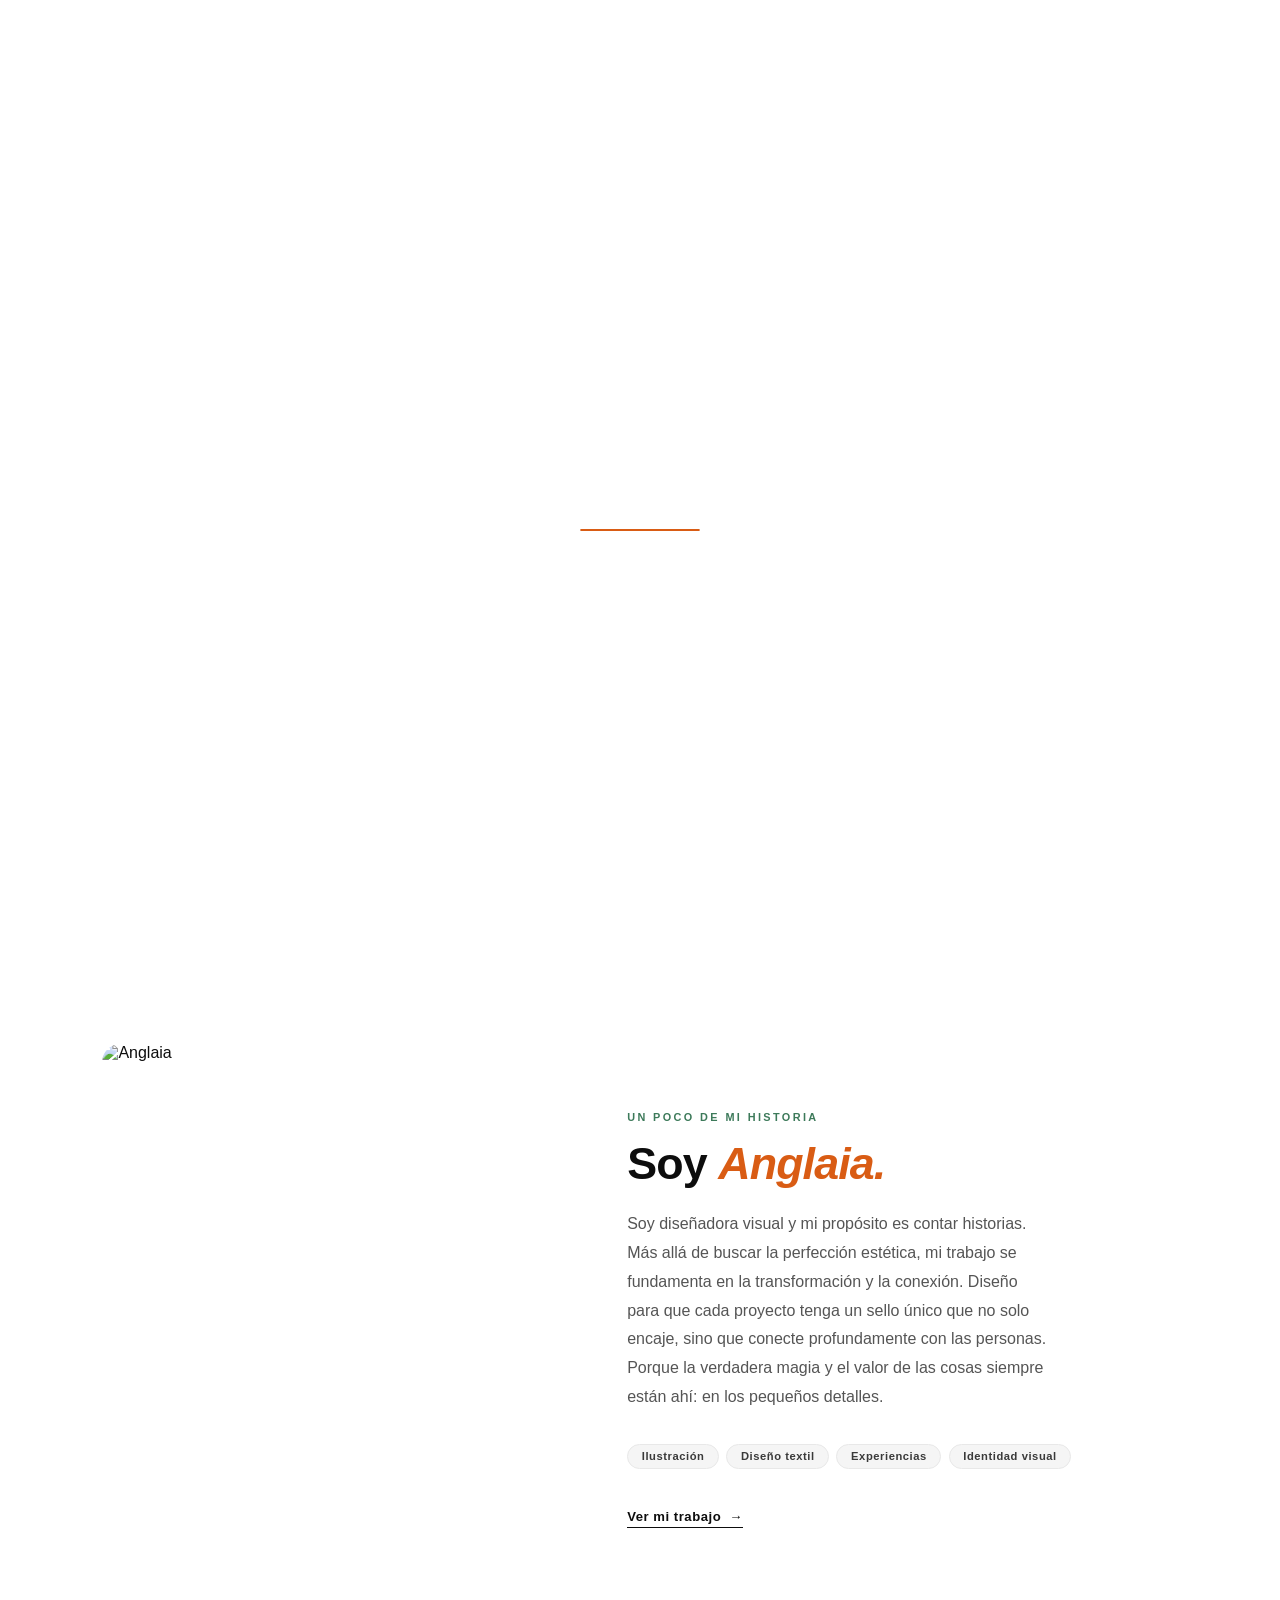
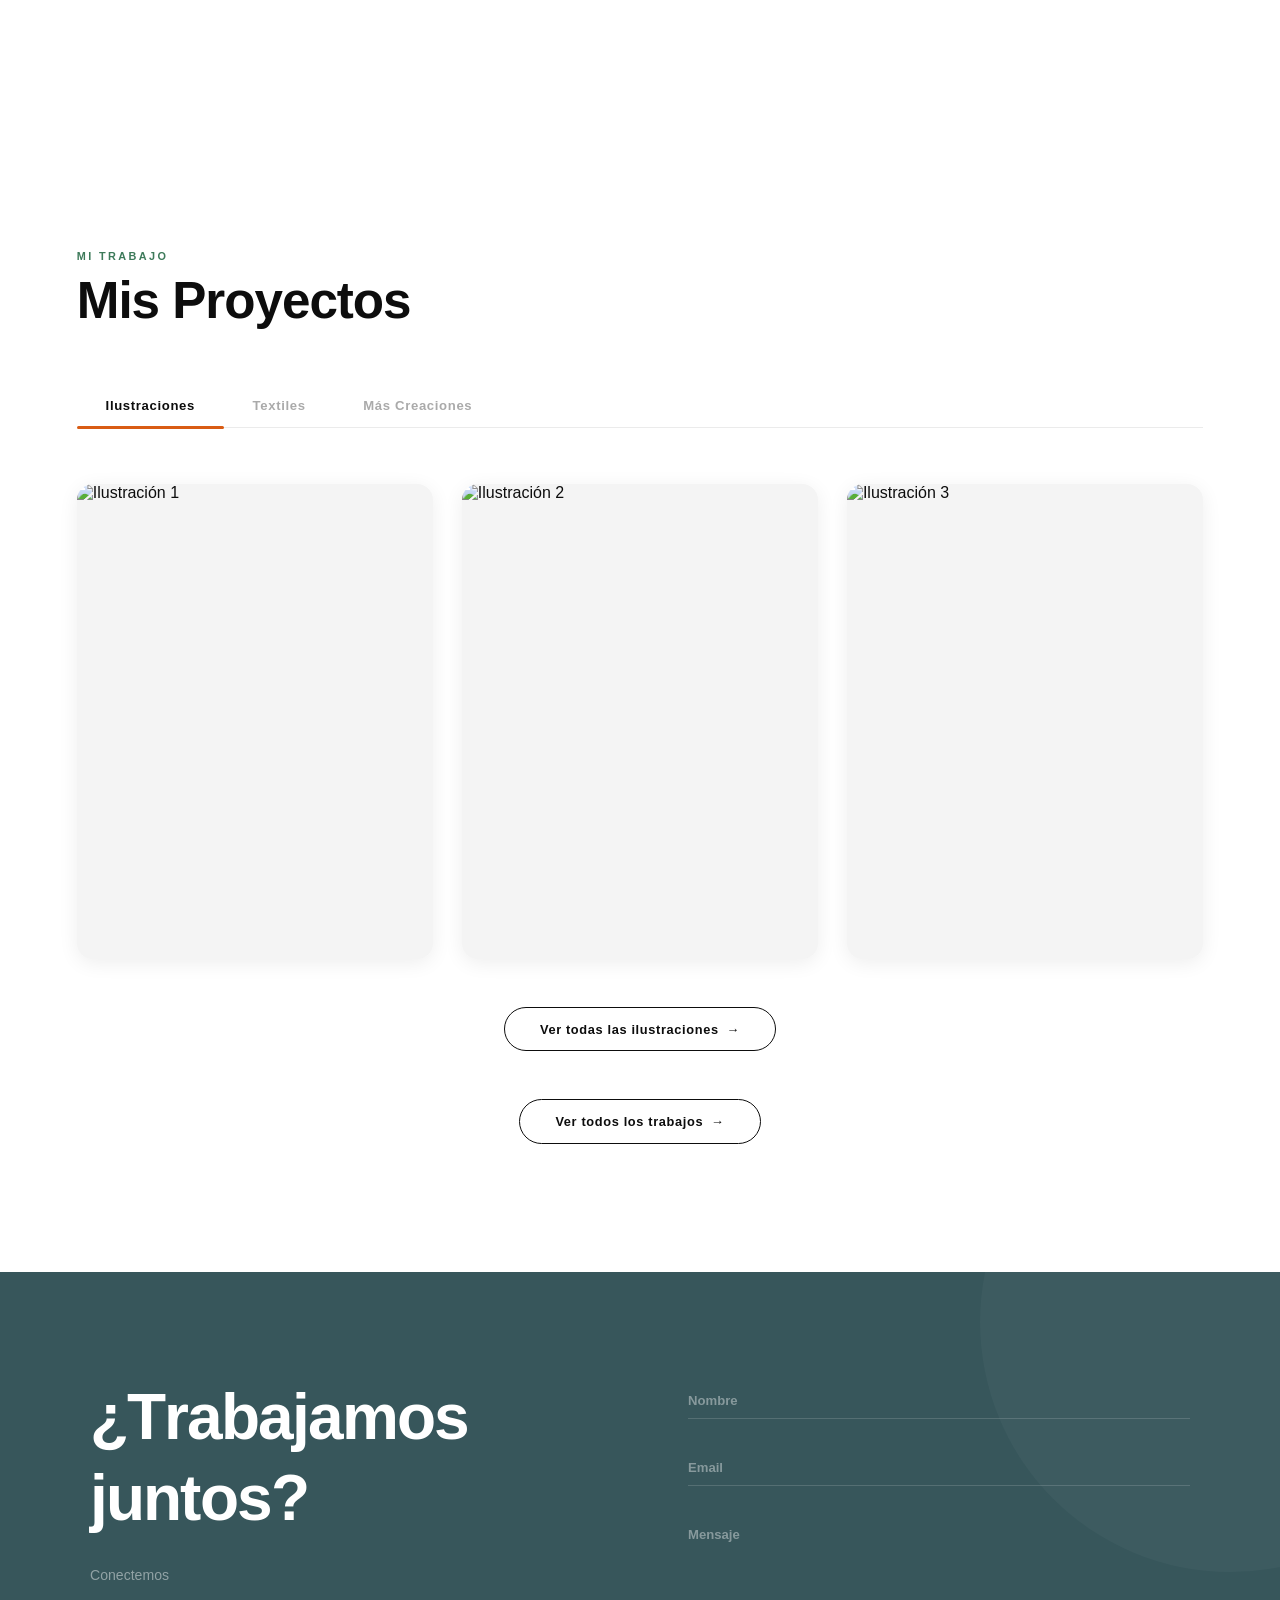
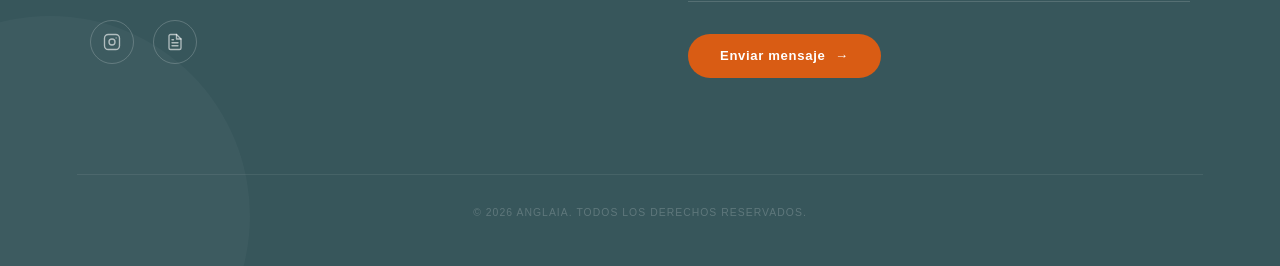
==== index.html @ 4fa2c6c3 "Add files via upload Solo archivos" ====
<!DOCTYPE html>
<html lang="es">
<head>
    <meta charset="UTF-8">
    <meta name="viewport" content="width=device-width, initial-scale=1.0">
    <link rel="stylesheet" href="styles.css">
    <title>Anglaia</title>
    <link rel="icon" type="image/png" href="LOGO_ANGLAIA.png">
</head>
<body>
<!-- LOADER -->
<div class="loader" id="loader">
  <div class="loader-spirit">
   <video class="loader-spirit-vid" autoplay loop muted playsinline>
  <source src="criatura_transparent.webm" type="video/webm">
  <source src="videos/criatura_transparent.webm" type="video/mp4"> <!-- fallback por si acaso -->
</video>
  </div>

  <!-- Barra de carga -->
  <div class="loader-bar-wrap">
    <div class="loader-bar" id="loaderBar"></div>
  </div>
</div>


<!-- Navbar -->
<nav class="nav" id="nav">
  <div class="nav-inner">

    <!-- LOGO izquierda -->
    <a href="#hero" class="nav-logo-link" aria-label="Inicio">
  <img src="LOGO_ANGLAIA.png" alt="Logo Anglaia" class="logo-img">
</a>

<ul class="nav-list" id="navList">
  <li class="nav-item">
    <a href="#about" class="nav-link">
      <span class="link-inner">Sobre Mí</span>
      <span class="dot"></span>
    </a>
  </li>
  <li class="nav-item">
    <a href="#portafolio" class="nav-link">
      <span class="link-inner">Creaciones</span>
      <span class="dot"></span>
    </a>
  </li>
  
  <li class="nav-item">
    <a href="#conectemos" class="nav-link">
      <span class="link-inner">Conectemos</span>
      <span class="dot"></span>
    </a>
  </li>
</ul>

    <div class="nav-highlight" id="highlight"></div>
  </div>
</nav>

<!-- HERO -->
<section class="hero" id="hero">

  <!-- Video fondo completo -->
<div class="hero-video-bg">
  <iframe 
    id="heroVideo" 
    class="hero-video" 
    src="https://www.youtube.com/embed/Xlgp_MPYEGc?autoplay=1&mute=1&loop=1&playlist=Xlgp_MPYEGc&controls=0&rel=0&playsinline=1&modestbranding=1" 
    frameborder="0" 
    allow="autoplay; encrypted-media" 
    allowfullscreen>
  </iframe>
  <div class="hero-veil"></div>
</div>

  <!-- Contenido -->
  <div class="hero-content">
    <div class="hero-text-block">
      <p class="hero-eyebrow">Portafolio creativo</p>
      <h1 class="hero-title">
        <span class="hero-line"><span class="hero-line-inner">Transformación</span></span>
        <span class="hero-line"><span class="hero-line-inner color-accent">Y Conexión</span></span>
        <!-- <span class="hero-line"><span class="hero-line-inner">Conexión</span></span> -->
      </h1>
      <a href="#portafolio" class="hero-cta-btn">
        Ver trabajo <span class="hero-cta-arrow">↓</span>
      </a>
    </div>
  </div>

  <!-- Control de audio -->
  <button class="audio-btn" id="audioBtn" aria-label="Activar sonido">
    <svg class="audio-icon icon-muted" viewBox="0 0 24 24" fill="none" stroke="currentColor" stroke-width="2" stroke-linecap="round" stroke-linejoin="round">
      <polygon points="11 5 6 9 2 9 2 15 6 15 11 19 11 5"/>
      <line x1="23" y1="9" x2="17" y2="15"/><line x1="17" y1="9" x2="23" y2="15"/>
    </svg>
    <svg class="audio-icon icon-sound" viewBox="0 0 24 24" fill="none" stroke="currentColor" stroke-width="2" stroke-linecap="round" stroke-linejoin="round" style="display:none">
      <polygon points="11 5 6 9 2 9 2 15 6 15 11 19 11 5"/>
      <path d="M19.07 4.93a10 10 0 0 1 0 14.14"/><path d="M15.54 8.46a5 5 0 0 1 0 7.07"/>
    </svg>
  </button>

  <!-- Scroll hint -->
  <div class="hero-scroll-hint">
    <div class="scroll-line"></div>
  </div>

</section>

  <!-- About -->
<section id="about" class="about-section">
  <div class="about-inner">

    <!-- Foto -->
    <div class="about-photo-wrap" id="aboutPhoto">
  <div class="about-photo-tilt" id="photoTilt">
    <img src="img_ilus/Ana.png"
         alt="Anglaia" class="about-photo">
    <div class="about-photo-shine"></div>
  </div>
  <!--<div class="about-stat">
    <span class="stat-n">4+</span>
    <span class="stat-l">años diseñando</span>
  </div>-->
</div>

    <!-- Texto -->
    <div class="about-text-col">
      <span class="about-eyebrow">Un poco de mi historia</span>
      <h2 class="about-name">Soy <em>Anglaia.</em></h2>
      <p class="about-bio">Soy diseñadora visual y mi propósito es contar historias. Más allá de buscar la perfección estética, mi trabajo se fundamenta en la transformación y la conexión. Diseño para que cada proyecto tenga un sello único que no solo encaje, sino que conecte profundamente con las personas. Porque la verdadera magia y el valor de las cosas siempre están ahí: en los pequeños detalles.</p>

      <div class="about-tags">
        <span class="tag">Ilustración</span>
        <span class="tag">Diseño textil</span>
        <span class="tag">Experiencias</span>
        <span class="tag">Identidad visual</span>
      </div>

      <a href="#portafolio" class="about-cta">
        Ver mi trabajo <span class="about-cta-arrow">→</span>
      </a>
    </div>

  </div>
</section>

<!-- Portfolio -->
<section class="portfolio-section" id="portafolio">
  <div class="portfolio-container">

    <!-- Header -->
    <div class="portfolio-header">
      <span class="portfolio-eyebrow">Mi trabajo</span>
      <h2 class="portfolio-title">Mis Proyectos</h2>
    </div>

    <!-- Tabs -->
    <div class="tabs-wrap">
      <button class="tab-btn active" data-tab="ilustraciones">Ilustraciones</button>
      <button class="tab-btn" data-tab="textiles">Textiles</button>
      <div class="tab-otros-wrap" id="tabOtrosWrap">
        <button class="tab-btn tab-otros-btn" data-tab="otros" id="tabOtrosBtn">
          Más Creaciones
          <!--<svg class="otros-chevron" viewBox="0 0 24 24" fill="none" stroke="currentColor" stroke-width="2.5" stroke-linecap="round" stroke-linejoin="round">
            <polyline points="6 9 12 15 18 9"/>
          </svg>-->
        </button>
        <!--<div class="otros-dropdown" id="otrosDropdown">
          <button class="otros-sub-btn" data-sub="exposiciones">Exposiciones</button>
          <button class="otros-sub-btn" data-sub="editorial">Editorial</button>
          <button class="otros-sub-btn" data-sub="juegos">Juegos</button>
          <button class="otros-sub-btn" data-sub="marca">Marca</button>
          <button class="otros-sub-btn" data-sub="fotografia">Fotografía</button>
        </div>-->
      </div>
      <div class="tab-line" id="tabLine"></div>
    </div>

    <!-- Paneles -->
    <div class="tab-panels">

      <!-- Ilustraciones -->
      <div class="tab-panel active" id="tab-ilustraciones">
        <div class="gallery-grid">
          <div class="gallery-item">
            <img src="img_ilus/ILUS_1.jpg" alt="Ilustración 1" class="gallery-image">
            <div class="gallery-overlay">
              <!-- <a href="ilustracion-1.html" class="gallery-btn">Ver ilustración <span>→</span></a> -->
            </div>
          </div>
          <div class="gallery-item">
            <img src="img_ilus/ILUS_2.png" alt="Ilustración 2" class="gallery-image">
            <div class="gallery-overlay">
              <!-- <a href="ilustracion-2.html" class="gallery-btn">Ver ilustración <span>→</span></a> -->
            </div>
          </div>
          <div class="gallery-item">
            <img src="img_ilus/ILUS_3.jpg" alt="Ilustración 3" class="gallery-image">
            <div class="gallery-overlay">
              <!-- <a href="ilustracion-3.html" class="gallery-btn">Ver ilustración <span>→</span></a> -->
            </div>
          </div>
        </div>
        <div class="portfolio-cta-wrap">
          <a href="ilustraciones.html" class="portfolio-cta">Ver todas las ilustraciones <span>→</span></a>
        </div>
      </div>

      <!-- Textiles -->
      <div class="tab-panel" id="tab-textiles">
        <div class="gallery-grid">
          <div class="gallery-item">
            <img src="img_text/TEXTIL_1.jpg" alt="Textil 1" class="gallery-image">
            <div class="gallery-overlay">
              <!-- <a href="textil-1.html" class="gallery-btn">Ver proyecto <span>→</span></a> -->
            </div>
          </div>
          <div class="gallery-item">
            <img src="img_text/TEXTIL_2.jpg" alt="Textil 2" class="gallery-image">
            <div class="gallery-overlay">
              <!-- <a href="textil-2.html" class="gallery-btn">Ver proyecto <span>→</span></a> -->
            </div>
          </div>
          <div class="gallery-item">
            <img src="TEXTILES/Tejiendo melodías_/file_000000003434720e8e7d479a0024ee4e.png" alt="Textil 3" class="gallery-image">
            <div class="gallery-overlay">
              <!-- <a href="textil-3.html" class="gallery-btn">Ver proyecto <span>→</span></a> -->
            </div>
          </div>
        </div>
        <div class="portfolio-cta-wrap">
          <a href="textiles.html" class="portfolio-cta">Ver todos los textiles <span>→</span></a>
        </div>
      </div>

      <!-- Otros -->
      <div class="tab-panel" id="tab-otros">
        <div class="gallery-grid" id="otrosGrid">
          <!-- Exposiciones -->
          <div class="gallery-item" data-sub="exposiciones">
            <img src="EXPOSICIONES/Vestigios_/vestigios.jpeg" alt="Exposición 1" class="gallery-image">
            <div class="gallery-overlay">
             <!--<a href="otros-1.html" class="gallery-btn">Ver proyecto <span>→</span></a>-->
            </div>
          </div>
  
          <!-- Editorial -->
          <div class="gallery-item" data-sub="editorial">
            <img src="revis_img/ESENCIA_REVISTA.pdf.png" alt="Editorial 1" class="gallery-image">
            <div class="gallery-overlay">
              <!--<a href="otros-4.html" class="gallery-btn">Ver proyecto <span>→</span></a>-->
            </div>
          </div>
          <!-- Juegos -->
          <div class="gallery-item" data-sub="juegos">
            <img src="img_jug/j2.png" alt="Juego 1" class="gallery-image">
            <div class="gallery-overlay">
              <!--<a href="otros-7.html" class="gallery-btn">Ver proyecto <span>→</span></a>-->
            </div>
          </div>
         
          <!-- Marca -->
          <div class="gallery-item" data-sub="marca">
            <img src="MARCA/parche/Picsart_26-05-18_13-34-37-967.jpg.jpeg" alt="Marca 1" class="gallery-image">
            <div class="gallery-overlay">
              <!--<a href="otros-10.html" class="gallery-btn">Ver proyecto <span>→</span></a>-->
            </div>
          </div>
          
          <!-- Fotografía -->
          <!--<div class="gallery-item" data-sub="fotografia">
            <img src="img_otros/OTROS_13.jpg" alt="Fotografía 1" class="gallery-image">
            <div class="gallery-overlay">
              <a href="otros-13.html" class="gallery-btn">Ver proyecto <span>→</span></a>
            </div>-->
          </div>
        </div>
        <div class="portfolio-cta-wrap">
          <a href="otros.html" class="portfolio-cta">Ver todos los trabajos <span>→</span></a>
        </div>
      </div>

    </div>
  </div>
</section>


<!-- Footer -->
<footer class="footer" id="conectemos">

  <div class="footer-inner">

    <!-- Izquierda -->
    <div class="footer-left">
      <p class="footer-phrase" id="footerPhrase">¿Trabajamos juntos?</p>

      <p class="footer-sub">Conectemos</p>

      <!-- Redes -->
      <div class="footer-socials">
        <a href="https://instagram.com/anglaia__" target="_blank" class="social-link" aria-label="Instagram">
          <svg viewBox="0 0 24 24" fill="none" stroke="currentColor" stroke-width="1.8" stroke-linecap="round" stroke-linejoin="round">
            <rect x="2" y="2" width="20" height="20" rx="5" ry="5"/>
            <circle cx="12" cy="12" r="4"/>
            <circle cx="17.5" cy="6.5" r="0.8" fill="currentColor" stroke="none"/>
          </svg>
        </a>
        <!--<a href="https://youtube.com/@anglaia" target="_blank" class="social-link" aria-label="YouTube">
          <svg viewBox="0 0 24 24" fill="none" stroke="currentColor" stroke-width="1.8" stroke-linecap="round" stroke-linejoin="round">
            <path d="M22.54 6.42a2.78 2.78 0 0 0-1.95-1.96C18.88 4 12 4 12 4s-6.88 0-8.59.46A2.78 2.78 0 0 0 1.46 6.42 29 29 0 0 0 1 12a29 29 0 0 0 .46 5.58 2.78 2.78 0 0 0 1.95 1.96C5.12 20 12 20 12 20s6.88 0 8.59-.46a2.78 2.78 0 0 0 1.95-1.96A29 29 0 0 0 23 12a29 29 0 0 0-.46-5.58z"/>
            <polygon points="9.75 15.02 15.5 12 9.75 8.98 9.75 15.02" fill="currentColor" stroke="none"/>
          </svg>
        </a>
        <a href="https://tiktok.com/@anglaia" target="_blank" class="social-link" aria-label="TikTok">
          <svg viewBox="0 0 24 24" fill="currentColor" stroke="none">
            <path d="M19.59 6.69a4.83 4.83 0 0 1-3.77-4.25V2h-3.45v13.67a2.89 2.89 0 0 1-2.88 2.5 2.89 2.89 0 0 1-2.89-2.89 2.89 2.89 0 0 1 2.89-2.89c.28 0 .54.04.79.1V9.01a6.34 6.34 0 0 0-.79-.05 6.34 6.34 0 0 0-6.34 6.34 6.34 6.34 0 0 0 6.34 6.34 6.34 6.34 0 0 0 6.33-6.34V8.69a8.18 8.18 0 0 0 4.78 1.52V6.76a4.85 4.85 0 0 1-1.01-.07z"/>
          </svg>
        </a> -->
  <button class="social-link cv-btn" aria-label="Hoja de Vida" id="cvBtn">
  <svg viewBox="0 0 24 24" fill="none" stroke="currentColor" stroke-width="1.8" stroke-linecap="round" stroke-linejoin="round">
    <path d="M14 2H6a2 2 0 0 0-2 2v16a2 2 0 0 0 2 2h12a2 2 0 0 0 2-2V8z"></path>
    <polyline points="14 2 14 8 20 8"></polyline>
    <line x1="16" y1="13" x2="8" y2="13"></line>
    <line x1="16" y1="17" x2="8" y2="17"></line>
    <polyline points="10 9 9 9 8 9"></polyline>
  </svg>
</button>

<div class="cv-overlay" id="cvOverlay">
  <div class="cv-modal">
    
    <div class="cv-sidebar">
      <div class="cv-profile">
        <img src="img_ilus/Ana.png" alt="Anglaia" class="cv-avatar">
        <h3 class="cv-name">Anglaia</h3>
        <p class="cv-role">Diseñadora Visual</p>
      </div>
      <div class="cv-actions">
        <p class="cv-text">Explora mi experiencia o guarda una copia para revisarla luego.</p>
        <a href="Hoja de vida - Ana María Giraldo V.pdf" download class="cv-download-btn">
          Descargar CV
        </a>
      </div>
    </div>

    <div class="cv-content">
      <div class="cv-modal-header">
        <span class="cv-modal-title">Mi Hoja de Vida</span>
        <button class="cv-modal-close" id="cvClose" aria-label="Cerrar">✕</button>
      </div>
      <iframe class="cv-frame" src="Hoja de vida - Ana María Giraldo V.pdf" title="Hoja de Vida de Anglaia"></iframe>
    </div>

  </div>
</div>
      </div>
    </div>

    <!-- Derecha: formulario -->
    <form class="footer-form" id="footerForm">
  <div class="form-field">
    <input type="text" id="formName" name="nombre" placeholder=" " required autocomplete="off">
    <label for="formName">Nombre</label>
    <div class="form-line"></div>
  </div>
  <div class="form-field">
    <input type="email" id="formEmail" name="email" placeholder=" " required autocomplete="off">
    <label for="formEmail">Email</label>
    <div class="form-line"></div>
  </div>
  <div class="form-field">
    <textarea id="formMessage" name="mensaje" placeholder=" " required rows="3"></textarea>
    <label for="formMessage">Mensaje</label>
    <div class="form-line"></div>
  </div>
  <button type="submit" class="form-submit">
    <span class="submit-text">Enviar mensaje</span>
    <span class="submit-arrow">→</span>
  </button>
</form>

  </div>

  <!-- Copyright -->
  <div class="footer-bottom">
    <span>© 2026 Anglaia. Todos los derechos reservados.</span>
  </div>
  
</footer>

<script src="script.js"></script>

</body>
</html>
---- styles.css ----
* {
    margin: 0;
    padding: 0;
    box-sizing: border-box;
}

/* ══════════════════════════════════════
   LOADER
══════════════════════════════════════ */
.loader {
  position: fixed;
  inset: 0;
  z-index: 9999;
  background: #ffffff;
  display: flex;
  flex-direction: column;
  align-items: center;
  justify-content: center;
  gap: 2.5rem;
  transition: opacity 0.6s cubic-bezier(0.4,0,0.2,1),
              transform 0.6s cubic-bezier(0.4,0,0.2,1);
}

.loader.hide {
  opacity: 0;
  transform: translateY(-18px);
  pointer-events: none;
}

/* Mascota */
.loader-spirit {
  width: 90px;
  height: 120px;
  display: flex;
  align-items: center;
  justify-content: center;
}

.loader-spirit-vid {
  width: clamp(120px, 15vw, 250px); /* mínimo, ideal, máximo */
  height: auto;
  mix-blend-mode: multiply;
  overflow: visible;
}

/* Barra de carga */
.loader-bar-wrap {
  width: 120px;
  height: 2px;
  background: #eeeeee;
  border-radius: 2px;
  overflow: hidden;
}

.loader-bar {
  height: 100%;
  width: 0%;
  background: #d95c14;
  border-radius: 2px;
  animation: loaderFill 2s cubic-bezier(0.4,0,0.2,1) forwards;
}

@keyframes loaderFill {
  0%   { width: 0%; }
  100% { width: 100%; }
}

body { /* Configuro el cuerpo de toda la página */
    font-family: 'Montserrat', sans-serif; /* Uso la fuente Montserrat */
    background: #ffffff; /* Fondo blanco */
    color: #0d0d0d; /* Texto color negro oscuro */
    overflow-x: hidden; /* Escondo el scroll horizontal */
}

/* ══════════════════════════════════════
   NAVBAR
══════════════════════════════════════ */
  .nav {
    position: fixed;
    top: 1.5rem;
    left: 50%;
    transform: translateX(-50%);
    z-index: 1000;
    background: rgba(255, 255, 255, 0.95);
    backdrop-filter: blur(24px);
    -webkit-backdrop-filter: blur(24px);
    padding: 0.5rem 1.4rem 0.5rem 1.4rem;
    border-radius: 60px;
    box-shadow:
      0 4px 24px rgba(0,0,0,0.07),
      0 1px 0 rgba(255,255,255,0.9) inset,
      0 0 0 1px rgba(74,124,95,0.12);
    width: max-content;
    max-width: 95vw;
    opacity: 0;
    animation: navEntrance 0.7s cubic-bezier(0.34, 1.56, 0.64, 1) 0.3s forwards;
    transition:
      transform 0.45s cubic-bezier(0.4,0,0.2,1),
      opacity   0.45s cubic-bezier(0.4,0,0.2,1),
      box-shadow 0.3s ease;
  }

  .nav-inner {
    display: flex;
    align-items: center;
    gap: 0.5rem;
    position: relative;
  }

  @keyframes navEntrance {
    from { opacity: 0; transform: translateX(-50%) translateY(-20px); }
    to   { opacity: 1; transform: translateX(-50%) translateY(0); }
  }

  .nav.scroll-down {
    animation: none;
    transform: translateX(-50%) translateY(-140%);
    opacity: 0;
    pointer-events: none;
  }

  .nav.scroll-up {
    animation: none;
    transform: translateX(-50%) translateY(0);
    opacity: 1;
    pointer-events: auto;
  }

  /* Logo */
  .nav-logo-link {
    display: flex;
    align-items: center;
    padding: 0.3rem 0.6rem 0.3rem 0.2rem;
    border-radius: 40px;
    flex-shrink: 0;
    transition: transform 0.3s cubic-bezier(0.25,1,0.5,1);
  }
  .nav-logo-link:hover { transform: scale(1.06); }

  .logo-img {
    height: 28px;
    width: auto;
    display: block;
    pointer-events: none;
  }

  /* Separador sutil */
  .nav-inner::after {
    content: '';
    display: block;
    width: 1px;
    height: 22px;
    background: rgba(74,124,95,0.18);
    flex-shrink: 0;
    margin: 0 0.15rem;
    order: 1; /* after logo */
  }
  /* Hacemos que el separador vaya justo después del logo */
  .nav-logo-link { order: 0; }
  .nav-list      { order: 2; }
  .nav-spirit    { order: 3; }
  .nav-highlight { order: 4; }

  /* Links */
  .nav-list {
    display: flex;
    gap: 0.1rem;
    list-style: none;
    align-items: center;
    position: relative;
  }

  .nav-item { position: relative; z-index: 2; }

  .nav-link {
    display: block;
    padding: 0.5rem 0.9rem;
    color: #0d0d0d;
    text-decoration: none;
    font-family: 'Montserrat', sans-serif;
    font-size: 0.78rem;
    font-weight: 700;
    border-radius: 30px;
    letter-spacing: 0.2px;
    white-space: nowrap;
    position: relative; 
  }

  .link-inner {
    display: inline-flex;
    flex-direction: column;
    align-items: center;
    justify-content: center;
    line-height: 1;
    transition: transform 0.25s cubic-bezier(0.34,1.56,0.64,1), color 0.2s ease;
  }
  .nav-link:hover .link-inner {
    color: #d95c14;
    transform: translateY(-1.5px);
  }
  .nav-link.active .link-inner { color: #d95c14; }

  .dot {
    width: 4px;
  height: 4px;
  background: #d95c14;
  border-radius: 50%;
  transform: scale(0);
  opacity: 0;
  position: absolute;
  bottom: 4px;
  left: 50%;
  translate: -50% 0;
  transition: transform 0.25s cubic-bezier(0.34,1.56,0.64,1), opacity 0.2s ease;
  }
  .nav-link.active .dot { transform: scale(1); opacity: 1; }

  /* Highlight píldora hover */
  .nav-highlight {
    position: absolute;
    background: rgba(74,124,95,0.09);
    border-radius: 30px;
    pointer-events: none;
    z-index: 1;
    opacity: 0;
    transition:
      left    0.32s cubic-bezier(0.34,1.2,0.64,1),
      top     0.32s cubic-bezier(0.34,1.2,0.64,1),
      width   0.32s cubic-bezier(0.34,1.2,0.64,1),
      height  0.32s cubic-bezier(0.34,1.2,0.64,1),
      opacity 0.2s ease;
  }

  /* ── Espíritu del bosque ── */
  .nav-spirit {
    width: 36px;
    height: 48px;
    flex-shrink: 0;
    margin-left: 0.3rem;
    display: flex;
    align-items: center;
    justify-content: center;
  }

  .spirit-vid {
    width: clamp(50px, 04vw, 150px); /* mínimo, ideal, máximo */
    height: auto;
    overflow: visible;
  }

  /* Respiración del cuerpo */
  .spirit-body {
    animation: spiritBreathe 3.5s ease-in-out infinite;
    transform-origin: center 40px;
  }

  @keyframes spiritBreathe {
    0%,100% { transform: scaleY(1)   scaleX(1); }
    50%      { transform: scaleY(1.04) scaleX(0.97); }
  }

  /* Ojos que parpadean */
  .spirit-eye {
    animation: spiritBlink 5s ease-in-out infinite;
    transform-origin: center;
  }
  @keyframes spiritBlink {
    0%,45%,55%,100% { transform: scaleY(1); }
    49%,51%         { transform: scaleY(0.08); }
  }

  /* Orejas que oscilan levemente */
  .spirit-ear {
    animation: spiritEar 4s ease-in-out infinite alternate;
    transform-origin: bottom center;
  }
  @keyframes spiritEar { from { transform: rotate(-3deg); } to { transform: rotate(3deg); } }

  /* Partículas flotantes */
  .spirit-particle {
    animation: spiritFloat 4s ease-in-out infinite;
  }
  .p1 { animation-delay: 0s;    animation-duration: 4s; }
  .p2 { animation-delay: 1s;    animation-duration: 5s; }
  .p3 { animation-delay: 2.2s;  animation-duration: 3.8s; }
  .p4 { animation-delay: 0.7s;  animation-duration: 4.5s; }

  @keyframes spiritFloat {
    0%,100% { transform: translateY(0)   opacity: 0.5; }
    50%     { transform: translateY(-6px); opacity: 0.9; }
  }

  /* Hover sobre todo el nav: el espíritu se "despierta" */
  .nav:hover .spirit-body { animation-duration: 1.8s; }
  .nav:hover .spirit-eye  { animation-play-state: paused; }
  .nav:hover .spirit-svg  { filter: drop-shadow(0 0 6px rgba(74,124,95,0.4)); }

  /* ── Responsive ── */
  @media (max-width: 768px) {
    .nav {
      top: 0.9rem;
      width: calc(100% - 1.5rem);
      padding: 0.45rem 0.6rem;
      border-radius: 50px;
    }
    .nav-inner { gap: 0.2rem; }

    /* Espíritu oculto en móvil para dar espacio a los links */
    .nav-spirit { display: none; }
    .nav-inner::after { display: none; }

    .nav-list { flex-wrap: wrap; justify-content: center; gap: 0.05rem; }

    .nav-link { padding: 0.4rem 0.65rem; font-size: 0.72rem; }
    .logo-img { height: 22px; }
    .nav-logo-link { padding: 0.25rem 0.4rem 0.25rem 0.1rem; }
  }

  @media (max-width: 420px) {
    .nav-link { padding: 0.38rem 0.5rem; font-size: 0.68rem; }
  }

  .magnetic {
    display: inline-block;
    transition: transform 0.4s cubic-bezier(0.25,1,0.5,1);
    will-change: transform;
  }
/* ══════════════════════════════════════
   HERO
══════════════════════════════════════ */
.hero {
  position: relative;
  width: 100%;
  height: 100svh;
  overflow: hidden;
  background: #0d0d0d;
}

/* Video fondo */
.hero-video-bg {
  position: absolute;
  inset: 0;
  z-index: 0;
}

.hero-video {
  position: absolute;
  top: 50%;
  left: 50%;
  width: 100vw;
  height: 56.25vw; /* Mantiene la proporción 16:9 basada en el ancho (9/16 = 0.5625) */
  min-height: 100svh;
  min-width: 177.77svh; /* Mantiene la proporción 16:9 basada en el alto (16/9 = 1.7777) */
  transform: translate(-50%, -50%); /* Centra el video perfectamente */
  pointer-events: none; /* Súper importante: evita que los clics pausen el video de YouTube */
  display: block;
}

/* Velo oscuro encima del video — da legibilidad al texto */
.hero-veil {
  position: absolute;
  inset: 0;
  background:
    linear-gradient(to top,  rgba(0,0,0,0.72) 0%, rgba(0,0,0,0.15) 50%, rgba(0,0,0,0.25) 100%),
    linear-gradient(to right, rgba(0,0,0,0.45) 0%, transparent 60%);
  z-index: 1;
}

/* Contenido sobre el video */
.hero-content {
  position: absolute;
  inset: 0;
  z-index: 2;
  display: flex;
  align-items: flex-end;
  padding: 0 6% 6rem 6%;
}

.hero-text-block {
  max-width: 680px;
}

/* Eyebrow */
.hero-eyebrow {
  font-family: 'Montserrat', sans-serif;
  font-size: 0.72rem;
  font-weight: 700;
  letter-spacing: 0.22em;
  text-transform: uppercase;
  color: rgba(255,255,255,0.55);
  margin-bottom: 1rem;
  opacity: 0;
  transform: translateY(10px);
  animation: fadeUp 0.6s cubic-bezier(0.2,1,0.3,1) 0.3s forwards;
}

/* Título con efecto máscara por línea */
.hero-title {
  font-family: 'Montserrat', sans-serif;
  font-size: clamp(1.8rem, 5.5vw, 3rem);
  font-weight: 200;
  line-height: 1.05;
  letter-spacing: -0.02em;
  color: #d95c14;
  margin-bottom: 2.2rem;
  overflow: visible;
}

.hero-line {
  display: block;
  overflow: hidden;
  padding-bottom: 0.06em; /* evita que descenders se corten */
}

.hero-line-inner {
  display: block;
  transform: translateY(110%);
  animation: lineReveal 0.8s cubic-bezier(0.16,1,0.3,1) forwards;
}

.hero-line:nth-child(1) .hero-line-inner { animation-delay: 0.5s; }
.hero-line:nth-child(2) .hero-line-inner { animation-delay: 0.68s; }
.hero-line:nth-child(3) .hero-line-inner { animation-delay: 0.86s; }

@keyframes lineReveal {
  from { transform: translateY(110%); }
  to   { transform: translateY(0); }
}

@keyframes fadeUp {
  from { opacity: 0; transform: translateY(10px); }
  to   { opacity: 1; transform: translateY(0); }
}

.color-accent { color: #d95c14; }

/* Botón CTA */
.hero-cta-btn {
  display: inline-flex;
  align-items: center;
  gap: 0.6rem;
  padding: 0.85rem 2rem;
  background: rgba(255,255,255,0.08);
  color: #ffffff;
  text-decoration: none;
  font-family: 'Montserrat', sans-serif;
  font-size: 0.85rem;
  font-weight: 700;
  letter-spacing: 0.05em;
  border-radius: 50px;
  border: 1px solid rgba(255,255,255,0.25);
  backdrop-filter: blur(8px);
  -webkit-backdrop-filter: blur(8px);
  opacity: 0;
  animation: fadeUp 0.7s cubic-bezier(0.2,1,0.3,1) 1.1s forwards;
  transition: background 0.3s ease, border-color 0.3s ease, transform 0.3s ease;
}

.hero-cta-btn:hover {
  background: rgba(217,92,20,0.75);
  border-color: transparent;
  transform: translateY(-2px);
}

.hero-cta-arrow {
  display: inline-block;
  transition: transform 0.3s ease;
}
.hero-cta-btn:hover .hero-cta-arrow { transform: translateY(3px); }

/* Botón audio */
.audio-btn {
  position: absolute;
  top: 6rem;
  right: 2.5rem;
  z-index: 10;
  width: 42px;
  height: 42px;
  border-radius: 50%;
  border: 1px solid rgba(255,255,255,0.3);
  background: rgba(0,0,0,0.3);
  backdrop-filter: blur(8px);
  -webkit-backdrop-filter: blur(8px);
  color: #ffffff;
  cursor: pointer;
  display: flex;
  align-items: center;
  justify-content: center;
  opacity: 0;
  animation: fadeUp 0.6s ease 1.4s forwards;
  transition: background 0.3s ease, border-color 0.3s ease, transform 0.2s ease;
}

.audio-btn:hover {
  background: rgba(217,92,20,0.7);
  border-color: transparent;
  transform: scale(1.08);
}

.audio-icon { width: 16px; height: 16px; }

/* Scroll hint */
.hero-scroll-hint {
  position: absolute;
  bottom: 2.2rem;
  right: 2.5rem;
  z-index: 10;
  display: flex;
  flex-direction: column;
  align-items: center;
  gap: 0.4rem;
  opacity: 0;
  animation: fadeUp 0.6s ease 1.6s forwards;
}

.scroll-line {
  width: 1px;
  height: 52px;
  background: linear-gradient(to bottom, rgba(255,255,255,0.6), transparent);
  animation: scrollPulse 2s ease-in-out infinite;
  transform-origin: top center;
}

@keyframes scrollPulse {
  0%,100% { opacity: 0.4; transform: scaleY(1); }
  50%      { opacity: 1;   transform: scaleY(1.15); }
}

/* Transición orgánica hacia la siguiente sección */
.hero::after {
  content: '';
  position: absolute;
  bottom: -2px;
  left: 0;
  width: 100%;
  height: 60px;
  background: #ffffff;
  clip-path: ellipse(55% 100% at 50% 100%);
  z-index: 3;
}

/* Parallax del texto con mouse — via JS */
.hero-text-block {
  will-change: transform;
  transition: transform 0.08s linear;
}

/* ── Responsive ── */
@media (max-width: 768px) {
  .hero-content { padding: 0 6% 5rem 6%; }

  .hero-title { font-size: clamp(2.2rem, 9vw, 3.5rem); }

  .audio-btn { top: 5rem; right: 1.2rem; }

  .hero-scroll-hint { right: 1.2rem; }
}

@media (max-width: 480px) {
  .hero-content { padding: 0 5% 4.5rem 5%; }
}

/* ══════════════════════════════════════
   ABOUT
══════════════════════════════════════ */
.about-section {
  background: #ffffff;
  padding: 9rem 8% 9rem;
  overflow: hidden;
}

.about-inner {
  display: grid;
  grid-template-columns: 0.75fr 1fr;
  gap: 7rem;
  align-items: center;
  max-width: 1100px;
  margin: 0 auto;
}

/* ── Foto ── */
.about-photo-wrap {
  perspective: 900px;
  opacity: 0;
  transform: translateY(24px);
  transition: opacity 0.9s cubic-bezier(0.16,1,0.3,1),
              transform 0.9s cubic-bezier(0.16,1,0.3,1);
}

.about-photo-wrap.visible {
  opacity: 1;
  transform: translateY(0);
}

.about-photo-tilt {
  position: relative;
  border-radius: 18px;
  overflow: hidden;
  transform-style: preserve-3d;
  transition: transform 0.08s linear;
    
  cursor: default;
}

.about-photo {
  display: block;
  width: 100%;
  aspect-ratio: 3/4;
  object-fit: cover;
  border-radius: 18px;
}

/* Brillo sutil que sigue el mouse */
.about-photo-shine {
  position: absolute;
  inset: 0;
  border-radius: 18px;
  background: radial-gradient(
    circle at 50% 50%,
    rgba(255, 254, 254, 0) 0%,
    transparent 70%
  );
  pointer-events: none;
  transition: opacity 0.3s ease;
  opacity: 0;
}
.about-stat {
  position: absolute;
  bottom: -0.2rem;
  right: -0.2rem;
  background: #ffffff;
  border-radius: 18px;
  padding: 0.85rem 1.2rem;
  box-shadow: 0 8px 28px rgba(0,0,0,0.10);
  border: 1px solid #f0f0f0;
  display: flex;
  flex-direction: column;
  align-items: center;
  line-height: 1.2;
  z-index: 2;
}

.stat-n {
  font-family: 'Montserrat', sans-serif;
  font-size: 1.8rem;
  font-weight: 900;
  color: #d95c14;
  line-height: 1;
}

.stat-l {
  font-size: 0.62rem;
  font-weight: 600;
  color: #888888;
  text-transform: uppercase;
  letter-spacing: 0.1em;
  margin-top: 0.2rem;
}
.about-photo-tilt:hover .about-photo-shine {
  opacity: 1;
}

/* ── Texto ── */
.about-text-col {
  opacity: 0;
  transform: translateY(24px);
  transition: opacity 0.9s cubic-bezier(0.16,1,0.3,1) 0.15s,
              transform 0.9s cubic-bezier(0.16,1,0.3,1) 0.15s;
}

.about-text-col.visible {
  opacity: 1;
  transform: translateY(0);
}

.about-eyebrow {
  display: block;
  font-size: 0.68rem;
  font-weight: 700;
  letter-spacing: 0.22em;
  text-transform: uppercase;
  color: #3d7a5a;
  margin-bottom: 1rem;
}

.about-name {
  font-family: 'Montserrat', sans-serif;
  font-size: clamp(2.2rem, 3.5vw, 3rem);
  font-weight: 900;
  line-height: 1.1;
  color: #0d0d0d;
  margin-bottom: 1.4rem;
  letter-spacing: -0.02em;
}

.about-name em {
  font-style: italic;
  color: #d95c14;
}

.about-bio {
  font-size: 1rem;
  line-height: 1.8;
  color: #555555;
  margin-bottom: 2rem;
  max-width: 420px;
}

/* Tags */
.about-tags {
  display: flex;
  flex-wrap: wrap;
  gap: 0.45rem;
  margin-bottom: 2.4rem;
}

.tag {
  display: inline-block;
  padding: 0.35rem 0.85rem;
  border-radius: 50px;
  font-size: 0.7rem;
  font-weight: 600;
  letter-spacing: 0.05em;
  background: #f5f5f5;
  color: #3a3a3a;
  border: 1px solid #e8e8e8;
  transition: background 0.25s ease, border-color 0.25s ease;
}

.tag:hover {
  background: #efefef;
  border-color: #d4d4d4;
}

/* CTA */
.about-cta {
  display: inline-flex;
  align-items: center;
  gap: 0.5rem;
  font-size: 0.82rem;
  font-weight: 700;
  color: #0d0d0d;
  text-decoration: none;
  letter-spacing: 0.04em;
  border-bottom: 1.5px solid #0d0d0d;
  padding-bottom: 0.15rem;
  transition: gap 0.3s ease, border-color 0.3s ease, color 0.3s ease;
}

.about-cta:hover {
  gap: 0.9rem;
  color: #d95c14;
  border-color: #d95c14;
}

.about-cta-arrow {
  transition: transform 0.3s ease;
}
.about-cta:hover .about-cta-arrow { transform: translateX(4px); }

/* ── Responsive ── */
@media (max-width: 900px) {
  .about-inner {
    grid-template-columns: 1fr;
    gap: 3.5rem;
  }
  .about-photo-wrap {
    max-width: 320px;
    margin: 0 auto;
  }
}

@media (max-width: 600px) {
  .about-section { padding: 6rem 6% 6rem; }
}
/* Secciones */
section { /* Configuro todas las secciones generales */
    padding: 8rem 2rem; /* Espacio interno arriba/abajo e izq/der */
    position: relative; /* Las hago relativas */
}

.container { /* Configuro el contenedor general */
    max-width: 1500px; /* Ancho máximo */
    margin: 0 auto; /* Lo centro */
    position: relative; /* Lo hago relativo */
}

.section-header { /* Configuro el encabezado de las secciones */
    text-align: center; /* Centro el texto */
    margin-bottom: 6rem; /* Lo separo abajo */
    position: relative; /* Lo hago relativo */
}

.section-title { /* Estilizo el título de las secciones */
    font-size: clamp(3rem, 6vw, 5rem); /* Tamaño responsive */
    font-weight: 900; /* Súper negrita */
    color: #d95c14; /* Color naranja */
    letter-spacing: -3px; /* Junto mucho las letras */
    position: relative; /* Lo hago relativo */
    display: inline-block; /* Lo hago en línea */
}

.section-title::after { /* Creo la línea decorativa bajo el título */
    content: ''; /* Sin contenido */
    position: absolute; /* La posiciono absoluta */
    bottom: -20px; /* Debajo del título */
    left: 50%; /* Centrada */
    transform: translateX(-50%); /* Ajuste del centrado */
    width: 80px; /* Ancho de la línea */
    height: 6px; /* Grosor de la línea */
    background: #2e5951; /* Color verde */
    border-radius: 3px; /* La redondeo */
}

/* Category */
.category { /* Configuro cada categoría */
    margin-bottom: 10rem; /* La separo mucho abajo */
    scroll-margin-top: 100px; /* Ajusto el margen para el scroll con anclas */
    position: relative; /* La hago relativa */
}

.category::before { /* Creo la línea vertical decorativa */
    content: ''; /* Sin contenido */
    position: absolute; /* La posiciono absoluta */
    top: -3rem; /* Arriba de la categoría */
    left: 50%; /* Centrada */
    transform: translateX(-50%); /* Ajuste del centrado */
    width: 2px; /* Ancho delgado */
    height: 60px; /* Altura de la línea */
    background: linear-gradient(180deg, transparent, rgba(217, 92, 20, 0.3), transparent); /* Gradiente naranja vertical */
}

.category:last-child { /* Para la última categoría */
    margin-bottom: 0; /* Le quito el margen inferior */
}

.category-header { /* Configuro el encabezado de la categoría */
    margin-bottom: 4rem; /* Lo separo abajo */
    position: relative; /* Lo hago relativo */
    padding: 2rem 0; /* Espacio interno arriba y abajo */
    text-align: center; /* Centro el texto */
}

.category-header::before { /* Creo la línea horizontal decorativa */
    content: ''; /* Sin contenido */
    position: absolute; /* La posiciono absoluta */
    top: 0; /* Pegada arriba */
    left: 50%; /* Centrada */
    transform: translateX(-50%); /* Ajuste del centrado */
    width: 200px; /* Ancho de la línea */
    height: 2px; /* Grosor de la línea */
    background: linear-gradient(90deg, transparent, #d95c14, transparent); /* Gradiente naranja horizontal */
}

.category-title { /* Estilizo el título de la categoría */
    font-size: clamp(2.5rem, 5vw, 4rem); /* Tamaño responsive */
    font-weight: 900; /* Súper negrita */
    color: #2e5951; /* Color verde */
    position: relative; /* Lo hago relativo */
    display: inline-block; /* Lo hago en línea */
    letter-spacing: -2px; /* Junto las letras */
    padding: 0 2rem; /* Espacio a los lados */
}

.category-title::before { /* Creo el círculo decorativo izquierdo */
    content: ''; /* Sin contenido */
    position: absolute; /* Lo posiciono absoluto */
    left: 0; /* Pegado a la izquierda */
    top: 50%; /* Centrado verticalmente */
    transform: translateY(-50%); /* Ajuste del centrado vertical */
    width: 12px; /* Ancho del círculo */
    height: 12px; /* Alto del círculo */
    background: #d95c14; /* Color naranja */
    border-radius: 50%; /* Lo hago redondo */
}

.category-title::after { /* Creo el círculo decorativo derecho */
    content: ''; /* Sin contenido */
    position: absolute; /* Lo posiciono absoluto */
    right: 0; /* Pegado a la derecha */
    top: 50%; /* Centrado verticalmente */
    transform: translateY(-50%); /* Ajuste del centrado vertical */
    width: 12px; /* Ancho del círculo */
    height: 12px; /* Alto del círculo */
    background: #d95c14; /* Color naranja */
    border-radius: 50%; /* Lo hago redondo */
}

/* ══════════════════════════════════════
   PORTFOLIO
══════════════════════════════════════ */
.portfolio-section {
  background: #ffffff;
  padding: 7rem 6% 8rem;
}

.portfolio-container {
  max-width: 1200px;
  margin: 0 auto;
}

/* Header */
.portfolio-header {
  margin-bottom: 3.5rem;
}

.portfolio-eyebrow {
  display: block;
  font-size: 0.68rem;
  font-weight: 700;
  letter-spacing: 0.22em;
  text-transform: uppercase;
  color: #3d7a5a;
  margin-bottom: 0.7rem;
}

.portfolio-title {
  font-family: 'Montserrat', sans-serif;
  font-size: clamp(2.2rem, 4vw, 3.5rem);
  font-weight: 900;
  color: #0d0d0d;
  letter-spacing: -0.02em;
  line-height: 1.05;
}

/* ── Tabs ── */
.tabs-wrap {
  position: relative;
  display: flex;
  gap: 0;
  border-bottom: 1.5px solid #ebebeb;
  margin-bottom: 3.5rem;
  overflow: visible;
  scrollbar-width: none;
}
.tabs-wrap::-webkit-scrollbar { display: none; }

.tab-btn {
  position: relative;
  background: none;
  border: none;
  padding: 0.9rem 1.8rem;
  font-family: 'Montserrat', sans-serif;
  font-size: 0.82rem;
  font-weight: 700;
  letter-spacing: 0.05em;
  color: #aaaaaa;
  cursor: pointer;
  white-space: nowrap;
  transition: color 0.25s ease;
  z-index: 1;
}

.tab-btn:hover { color: #0d0d0d; }
.tab-btn.active { color: #0d0d0d; }

/* Línea naranja que se desliza */
.tab-line {
  position: absolute;
  bottom: -1.5px;
  height: 2.5px;
  background: #d95c14;
  border-radius: 2px;
  transition: left 0.35s cubic-bezier(0.4,0,0.2,1),
              width 0.35s cubic-bezier(0.4,0,0.2,1);
  z-index: 2;
}

/* ── Paneles ── */
.tab-panels { position: relative; }

.tab-panel {
  display: none;
  opacity: 0;
  transform: translateY(12px);
  transition: opacity 0.4s ease, transform 0.4s ease;
}

.tab-panel.active {
  display: block;
  animation: panelIn 0.4s cubic-bezier(0.16,1,0.3,1) forwards;
}

@keyframes panelIn {
  from { opacity: 0; transform: translateY(12px); }
  to   { opacity: 1; transform: translateY(0); }
}

/* ── Galería ── */
.gallery-grid {
  display: grid;
  grid-template-columns: repeat(auto-fill, minmax(280px, 1fr));
  gap: 1.8rem;
}

.gallery-item {
  position: relative;
  overflow: hidden;
  border-radius: 16px;
  cursor: pointer;
  background: #f4f4f4;
  box-shadow: 0 4px 20px rgba(0,0,0,0.07);
  transition: transform 0.45s cubic-bezier(0.16,1,0.3,1),
              box-shadow 0.45s cubic-bezier(0.16,1,0.3,1);
  opacity: 0;
  transform: translateY(20px);
}

.gallery-item.visible {
  opacity: 1;
  transform: translateY(0);
}

.gallery-item:hover {
  transform: translateY(-6px);
  box-shadow: 0 16px 48px rgba(0,0,0,0.13);
}

.gallery-image {
  width: 100%;
  aspect-ratio: 3/4;
  object-fit: cover;
  display: block;
  transition: transform 0.6s cubic-bezier(0.16,1,0.3,1);
}

.gallery-item:hover .gallery-image {
  transform: scale(1.06);
}

/* Overlay con botón */
.gallery-overlay {
  position: absolute;
  inset: 0;
  background: rgba(13,13,13,0.52);
  display: flex;
  align-items: center;
  justify-content: center;
  opacity: 0;
  transition: opacity 0.35s ease;
  backdrop-filter: blur(2px);
}

.gallery-item:hover .gallery-overlay { opacity: 1; }

.gallery-btn {
  display: inline-flex;
  align-items: center;
  gap: 0.4rem;
  padding: 0.7rem 1.4rem;
  background: #ffffff;
  color: #0d0d0d;
  font-family: 'Montserrat', sans-serif;
  font-size: 0.75rem;
  font-weight: 700;
  letter-spacing: 0.04em;
  border-radius: 50px;
  text-decoration: none;
  transform: translateY(8px);
  transition: transform 0.35s cubic-bezier(0.16,1,0.3,1),
              background 0.25s ease,
              color 0.25s ease;
}

.gallery-item:hover .gallery-btn { transform: translateY(0); }

.gallery-btn:hover {
  background: #d95c14;
  color: #ffffff;
}

/* CTA ver todas */
.portfolio-cta-wrap {
  margin-top: 3rem;
  display: flex;
  justify-content: center;
}

.portfolio-cta {
  display: inline-flex;
  align-items: center;
  gap: 0.5rem;
  padding: 0.85rem 2.2rem;
  border: 1.5px solid #0d0d0d;
  border-radius: 50px;
  font-family: 'Montserrat', sans-serif;
  font-size: 0.8rem;
  font-weight: 700;
  letter-spacing: 0.05em;
  color: #0d0d0d;
  text-decoration: none;
  transition: background 0.3s ease, color 0.3s ease, border-color 0.3s ease, transform 0.3s ease;
}

.portfolio-cta span { transition: transform 0.3s ease; }

.portfolio-cta:hover {
  background: #d95c14;
  color: #ffffff;
  border-color: #d95c14;
  transform: translateY(-2px);
}

.portfolio-cta:hover span { transform: translateX(4px); }

/* ── Tab Otros dropdown ── */
.tab-otros-wrap {
  position: relative;
  z-index: 500;
}

.tab-otros-btn {
  display: inline-flex;
  align-items: center;
  gap: 0.3rem;
}

.otros-chevron {
  width: 13px;
  height: 13px;
  transition: transform 0.3s ease;
  flex-shrink: 0;
}

.tab-otros-wrap.open .otros-chevron {
  transform: rotate(180deg);
}

.otros-dropdown {
  position: absolute;
  top: 100%;
  left: 50%;
  transform: translateX(-50%) translateY(-6px);
  background: #ffffff;
  border-radius: 12px;
  box-shadow: 0 8px 32px rgba(0,0,0,0.12), 0 2px 8px rgba(0,0,0,0.06);
  border: 1px solid #f0f0f0;
  padding: 0.8rem;
  display: flex;
  flex-direction: column;
  min-width: 160px;
  opacity: 0;
  pointer-events: none;
  transition: opacity 0.25s ease,
              transform 0.25s cubic-bezier(0.16,1,0.3,1);
  z-index: 9999;
}

.tab-otros-wrap.open .otros-dropdown {
  opacity: 1;
  pointer-events: auto;
  transform: translateX(-50%) translateY(0);
}

.otros-sub-btn {
  background: none;
  border: none;
  padding: 0.6rem 1rem;
  font-family: 'Montserrat', sans-serif;
  font-size: 0.78rem;
  font-weight: 600;
  color: #555555;
  cursor: pointer;
  text-align: left;
  border-radius: 8px;
  transition: background 0.2s ease, color 0.2s ease;
  white-space: nowrap;
}

.otros-sub-btn:hover {
  background: #d95c14af;
  color: #0d0d0d;
}

.otros-sub-btn.active {
  background: rgba(217,92,20,0.08);
  color: #d95c14;
}

/* ── Responsive ── */
@media (max-width: 768px) {
  .portfolio-section { padding: 5rem 5% 6rem; }
  .gallery-grid { grid-template-columns: 1fr; gap: 1.4rem; }
  .gallery-image { height: 300px; }
  .tab-btn { padding: 0.8rem 1.2rem; font-size: 0.78rem; }
  .tabs-wrap { overflow-x: auto; }
}

/* ══════════════════════════════════════
   FOOTER
══════════════════════════════════════ */
.footer {
  background: #37565b;
  padding: 7rem 6% 3rem;
  position: relative;
  overflow: hidden;
}

/* Círculo decorativo sutil de fondo */
.footer::before {
  content: '';
  position: absolute;
  top: -200px;
  right: -200px;
  width: 500px;
  height: 500px;
  border-radius: 50%;
  background: rgba(255,255,255,0.03);
  pointer-events: none;
}

.footer::after {
  content: '';
  position: absolute;
  bottom: -150px;
  left: -150px;
  width: 400px;
  height: 400px;
  border-radius: 50%;
  background: rgba(255,255,255,0.03);
  pointer-events: none;
}

.footer-inner {
  display: grid;
  grid-template-columns: 1fr 1fr;
  gap: 6rem;
  align-items: start;
  max-width: 1100px;
  margin: 0 auto;
  position: relative;
  z-index: 1;
}

/* ── Izquierda ── */
.footer-left {
  display: flex;
  flex-direction: column;
  gap: 2rem;
}

/* Frase interactiva */
.footer-phrase {
  font-family: 'Montserrat', sans-serif;
  font-size: clamp(2.5rem, 5vw, 4.5rem);
  font-weight: 900;
  color: #ffffff;
  letter-spacing: -0.03em;
  line-height: 1.05;
  display: flex;
  flex-wrap: wrap;
  gap: 0.22em;
  cursor: default;
  user-select: none;
}

.footer-word {
  display: inline-flex;
}

.footer-char {
  display: inline-block;
  transition: transform 0.35s cubic-bezier(0.34,1.56,0.64,1),
              color 0.3s ease;
  will-change: transform;
}

.footer-char:hover {
  transform: translateY(-10px);
  color: #d95c14;
}

.footer-sub {
  font-size: 0.88rem;
  color: rgba(255,255,255,0.45);
  line-height: 1.7;
  max-width: 300px;
}

/* Redes sociales */
.footer-socials {
  display: flex;
  gap: 1.2rem;
  align-items: center;
}

.social-link {
  width: 44px;
  height: 44px;
  border-radius: 50%;
  border: 1px solid rgba(255,255,255,0.2);
  display: flex;
  align-items: center;
  justify-content: center;
  color: rgba(255,255,255,0.6);
  transition: border-color 0.3s ease,
              color 0.3s ease,
              transform 0.35s cubic-bezier(0.34,1.56,0.64,1),
              background 0.3s ease;
  text-decoration: none;
}

.social-link svg {
  width: 18px;
  height: 18px;
}

.social-link:hover {
  color: #ffffff;
  border-color: #d95c14;
  background: rgba(217,92,20,0.15);
  transform: translateY(-4px) scale(1.08);
}

/* ── Formulario ── */
.footer-right {
  padding-top: 0.5rem;
}

.footer-form {
  display: flex;
  flex-direction: column;
  gap: 2rem;
}

.form-field {
  position: relative;
}

.form-field input,
.form-field textarea {
  width: 100%;
  background: transparent;
  border: none;
  outline: none;
  padding: 0.6rem 0;
  font-family: 'Montserrat', sans-serif;
  font-size: 0.9rem;
  color: #ffffff;
  resize: none;
}

.form-field textarea {
  min-height: 80px;
}

/* Label flotante */
.form-field label {
  position: absolute;
  top: 0.6rem;
  left: 0;
  font-family: 'Montserrat', sans-serif;
  font-size: 0.82rem;
  font-weight: 600;
  color: rgba(255,255,255,0.4);
  pointer-events: none;
  transition: transform 0.25s ease, font-size 0.25s ease, color 0.25s ease;
}

/* Label sube cuando hay contenido o focus */
.form-field input:focus ~ label,
.form-field input:not(:placeholder-shown) ~ label,
.form-field textarea:focus ~ label,
.form-field textarea:not(:placeholder-shown) ~ label {
  transform: translateY(-1.4rem);
  font-size: 0.65rem;
  color: rgba(255,255,255,0.6);
  letter-spacing: 0.1em;
  text-transform: uppercase;
}

/* Línea inferior */
.form-line {
  position: absolute;
  bottom: 0;
  left: 0;
  width: 100%;
  height: 1px;
  background: rgba(255,255,255,0.15);
}

.form-line::after {
  content: '';
  position: absolute;
  inset: 0;
  background: #d95c14;
  transform: scaleX(0);
  transform-origin: left;
  transition: transform 0.35s cubic-bezier(0.16,1,0.3,1);
}

.form-field input:focus ~ .form-line::after,
.form-field textarea:focus ~ .form-line::after {
  transform: scaleX(1);
}

/* Botón enviar */
.form-submit {
  display: inline-flex;
  align-items: center;
  gap: 0.6rem;
  padding: 0.9rem 2rem;
  background: #d95c14;
  color: #ffffff;
  border: none;
  border-radius: 50px;
  font-family: 'Montserrat', sans-serif;
  font-size: 0.82rem;
  font-weight: 700;
  letter-spacing: 0.05em;
  cursor: pointer;
  align-self: flex-start;
  transition: background 0.3s ease, transform 0.3s ease, box-shadow 0.3s ease;
}

.form-submit:hover {
  background: #bf4d0e;
  transform: translateY(-2px);
  box-shadow: 0 8px 24px rgba(217,92,20,0.35);
}

.submit-arrow {
  display: inline-block;
  transition: transform 0.3s ease;
}

.form-submit:hover .submit-arrow { transform: translateX(4px); }

/* ── Copyright ── */
.footer-bottom {
  margin-top: 6rem;
  padding-top: 2rem;
  border-top: 1px solid rgba(255,255,255,0.08);
  display: flex;
  justify-content: center;
  position: relative;
  z-index: 1;
}

.footer-bottom span {
  font-size: 0.65rem;
  color: rgba(255,255,255,0.2);
  letter-spacing: 0.1em;
  text-transform: uppercase;
}

/* ── Responsive ── */
@media (max-width: 860px) {
  .footer-inner {
    grid-template-columns: 1fr;
    gap: 4rem;
  }
  .footer-phrase { font-size: clamp(2.2rem, 9vw, 3.5rem); }
}

@media (max-width: 600px) {
  .footer { padding: 5rem 6% 2.5rem; }
  .footer-bottom { margin-top: 4rem; }
}

/* Smooth scroll */
html { /* Configuro el comportamiento del HTML */
    scroll-behavior: smooth; /* Hago el scroll suave */
}


/* Overlay General (Fondo oscuro) */
.cv-overlay {
  position: fixed;
  top: 0;
  left: 0;
  width: 100vw;
  height: 100vh;
  background: rgba(0, 0, 0, 0.7);
  backdrop-filter: blur(5px);
  display: flex;
  align-items: center;
  justify-content: center;
  opacity: 0;
  pointer-events: none;
  transition: opacity 0.3s ease;
  z-index: 9999;
}
.cv-overlay.open {
  opacity: 1;
  pointer-events: auto;
}

/* Contenedor Principal del Modal */
.cv-modal {
  display: flex;
  background: #fff;
  border-radius: 16px;
  overflow: hidden;
  width: 90%;
  max-width: 1100px;
  height: 85vh;
  box-shadow: 0 20px 40px rgba(0,0,0,0.2);
  transform: translateY(20px);
  transition: transform 0.3s ease;
}
.cv-overlay.open .cv-modal {
  transform: translateY(0);
}

/* Panel Lateral (Sidebar) */
.cv-sidebar {
  width: 300px;
  background: #f8f9fa; /* Color suave para contrastar */
  padding: 2.5rem 2rem;
  display: flex;
  flex-direction: column;
  justify-content: space-between;
  border-right: 1px solid #eaeaea;
}
.cv-avatar {
  width: 100px;
  height: 100px;
  border-radius: 50%;
  object-fit: cover;
  margin-bottom: 1rem;
  box-shadow: 0 4px 10px rgba(0,0,0,0.1);
}
.cv-name {
  font-size: 1.5rem;
  margin: 0 0 0.2rem 0;
  color: #111;
}
.cv-role {
  font-size: 0.95rem;
  color: #666;
  text-transform: uppercase;
  letter-spacing: 1px;
  margin: 0;
}
.cv-text {
  font-size: 0.9rem;
  color: #555;
  margin-bottom: 1.5rem;
  line-height: 1.5;
}
.cv-download-btn {
  display: block;
  text-align: center;
  background: #111; /* Color principal de tu marca */
  color: #fff;
  text-decoration: none;
  padding: 0.8rem 1.5rem;
  border-radius: 8px;
  font-weight: 500;
  transition: background 0.2s ease;
}
.cv-download-btn:hover {
  background: #333;
}

/* Área del visor PDF */
.cv-content {
  flex: 1;
  display: flex;
  flex-direction: column;
  background: #fff;
}
.cv-modal-header {
  display: flex;
  justify-content: space-between;
  align-items: center;
  padding: 1rem 1.5rem;
  border-bottom: 1px solid #eaeaea;
}
.cv-modal-title {
  font-weight: 600;
  color: #333;
}
.cv-modal-close {
  background: none;
  border: none;
  font-size: 1.2rem;
  cursor: pointer;
  color: #888;
  transition: color 0.2s;
}
.cv-modal-close:hover {
  color: #111;
}
.cv-frame {
  flex: 1;
  width: 100%;
  border: none;
}

.cv-btn {
  background-color: transparent !important;
}

/* Responsividad para móviles */
@media (max-width: 768px) {
  .cv-modal {
    flex-direction: column;
  }
  .cv-sidebar {
    width: 100%;
    padding: 1.5rem;
    border-right: none;
    border-bottom: 1px solid  #eaeaea;
    align-items: center;
    text-align: center;
  }
  .cv-avatar {
    width: 70px;
    height: 70px;
  }
}




/* Responsive */
@media (max-width: 1024px) { /* Para pantallas de máximo 1024px */
    .about-container { /* Ajusto el contenedor "Acerca de" */
        grid-template-columns: 1fr; /* Una sola columna */
        gap: 3rem; /* Reduzco el espacio */
    }

    .about-content { /* Ajusto el contenido */
        padding-right: 0; /* Quito el padding derecho */
    }

    .video-container video,
    .video-container iframe { /* Ajusto el video */
        height: 400px; /* Reduzco la altura */
    }
}

@media (max-width: 768px) { /* Para pantallas de máximo 768px (móviles) */
    .deco-circle { /* Los círculos decorativos */
        display: none; /* Los escondo */
    }

.nav { 
        top: 1rem;
        left: 50%; /* En móviles sí lo mantenemos centrado porque no hay espacio para jugar con los lados */
        transform: translateX(-50%);
        width: auto; 
        padding: 0.5rem 1.8rem 0.5rem 1.8rem;
    }

    .nav-list { /* Ajusto la lista de navegación */
        justify-content: center; /* La centro */
        flex-wrap: wrap; /* Permito que se envuelva */
        gap: 0.3rem; /* Reduzco el espacio */
    }

    .nav-link { /* Ajusto los enlaces del menú */
        padding: 0.6rem 1rem; /* Reduzco el padding */
        font-size: 0.8rem; /* Reduzco el tamaño de letra */
    }

    .hero { /* Ajusto el hero */
        padding: 2rem 1.5rem; /* Reduzco el padding */
    }

    .logo { /* Ajusto el logo */
        max-width: 350px; /* Reduzco el ancho máximo */
    }

    .hero-title::after { /* Ajusto la línea del título */
        width: 80px; /* Reduzco el ancho */
        height: 4px; /* Reduzco el grosor */
    }

    .cta-group { /* Ajusto el grupo de botones */
        flex-direction: column; /* Los pongo en columna */
        align-items: center; /* Los centro */
    }

    .about-section { /* Ajusto la sección "Acerca de" */
        padding: 5rem 1.5rem; /* Reduzco el padding */
    }

    .about-title { /* Ajusto el título */
        margin-bottom: 1.5rem; /* Reduzco el margen */
    }

    .about-text { /* Ajusto el texto */
        font-size: 1.1rem; /* Reduzco el tamaño */
    }

    .video-container video,
    .video-container iframe { /* Ajusto el video */
        height: 300px; /* Reduzco más la altura */
    }

    section { /* Ajusto todas las secciones */
        padding: 5rem 1.5rem; /* Reduzco el padding */
    }

    .category { /* Ajusto las categorías */
        margin-bottom: 6rem; /* Reduzco el margen */
    }

    .category::before { /* Ajusto la línea decorativa */
        height: 40px; /* Reduzco la altura */
    }

    .gallery-grid { /* Ajusto la galería */
        grid-template-columns: 1fr; /* Una sola columna */
        gap: 2rem; /* Reduzco el espacio */
    }

    .gallery-image { /* Ajusto las imágenes */
        height: 450px; /* Ajusto la altura */
    }

    .section-title::after { /* Ajusto la línea del título */
        width: 60px; /* Reduzco el ancho */
        height: 4px; /* Reduzco el grosor */
    }
}
.revealed {
    opacity: 1 !important;
    transform: translateY(0) !important;
}
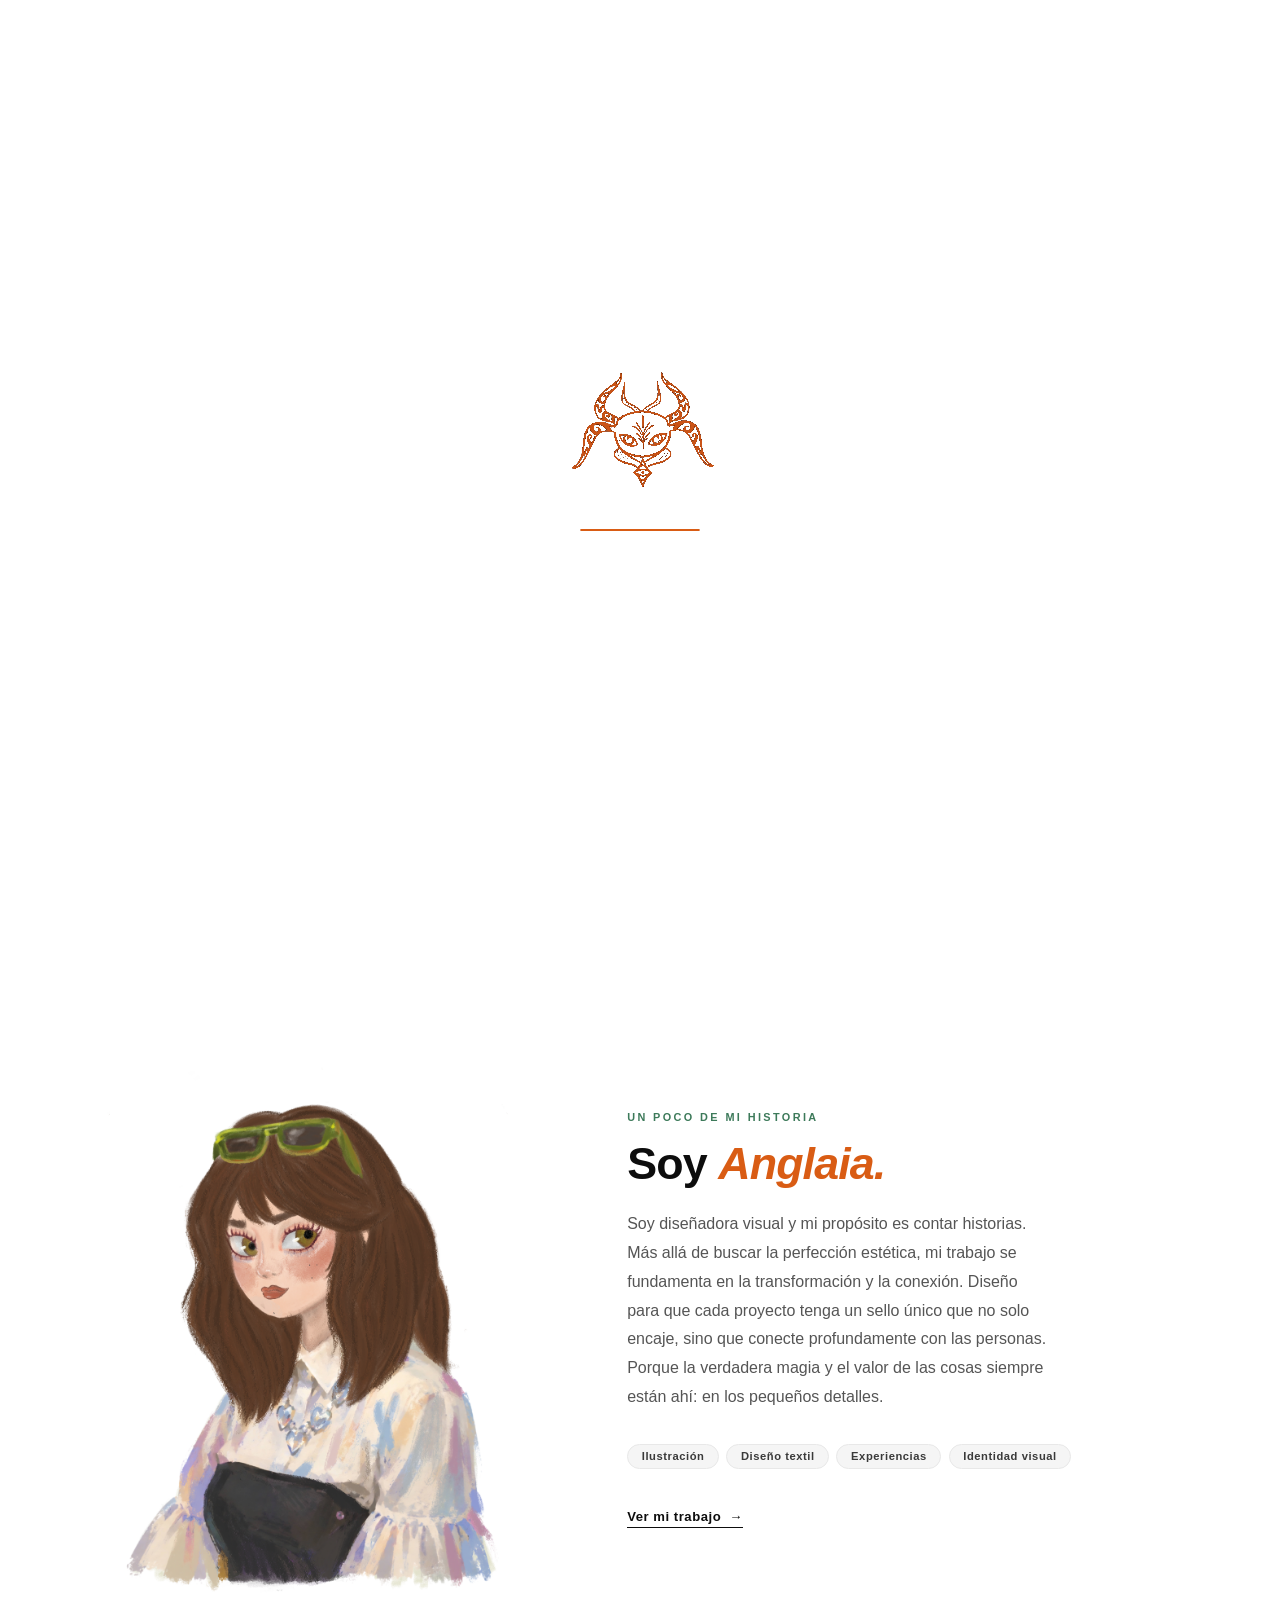
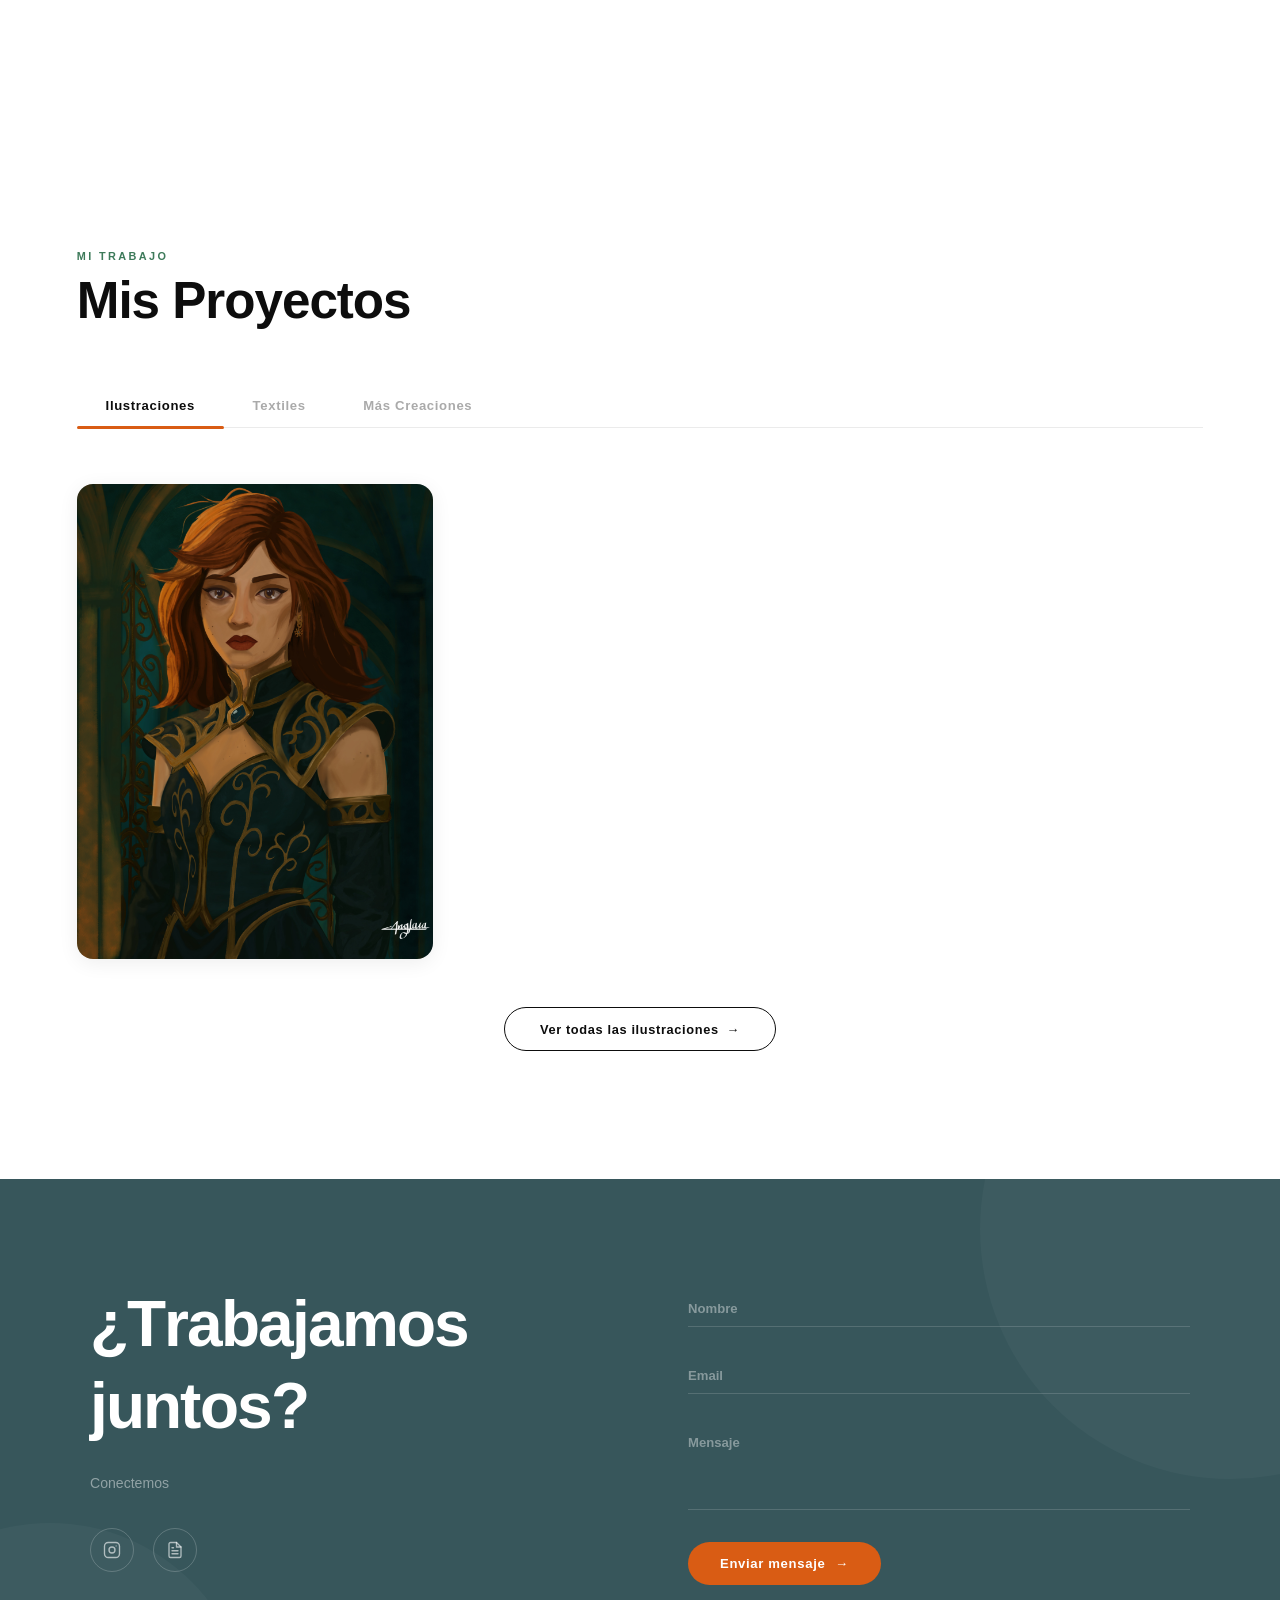
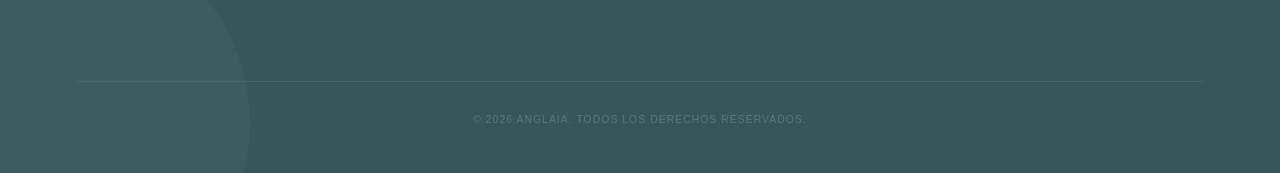
==== commit fa47803a: "Add files via upload" ====
--- a/index.html
+++ b/index.html
@@ -277,10 +277,11 @@
               <a href="otros-13.html" class="gallery-btn">Ver proyecto <span>→</span></a>
             </div>-->
           </div>
-        </div>
-        <div class="portfolio-cta-wrap">
+          <div class="portfolio-cta-wrap">
           <a href="otros.html" class="portfolio-cta">Ver todos los trabajos <span>→</span></a>
         </div>
+        </div>
+        
       </div>
 
     </div>
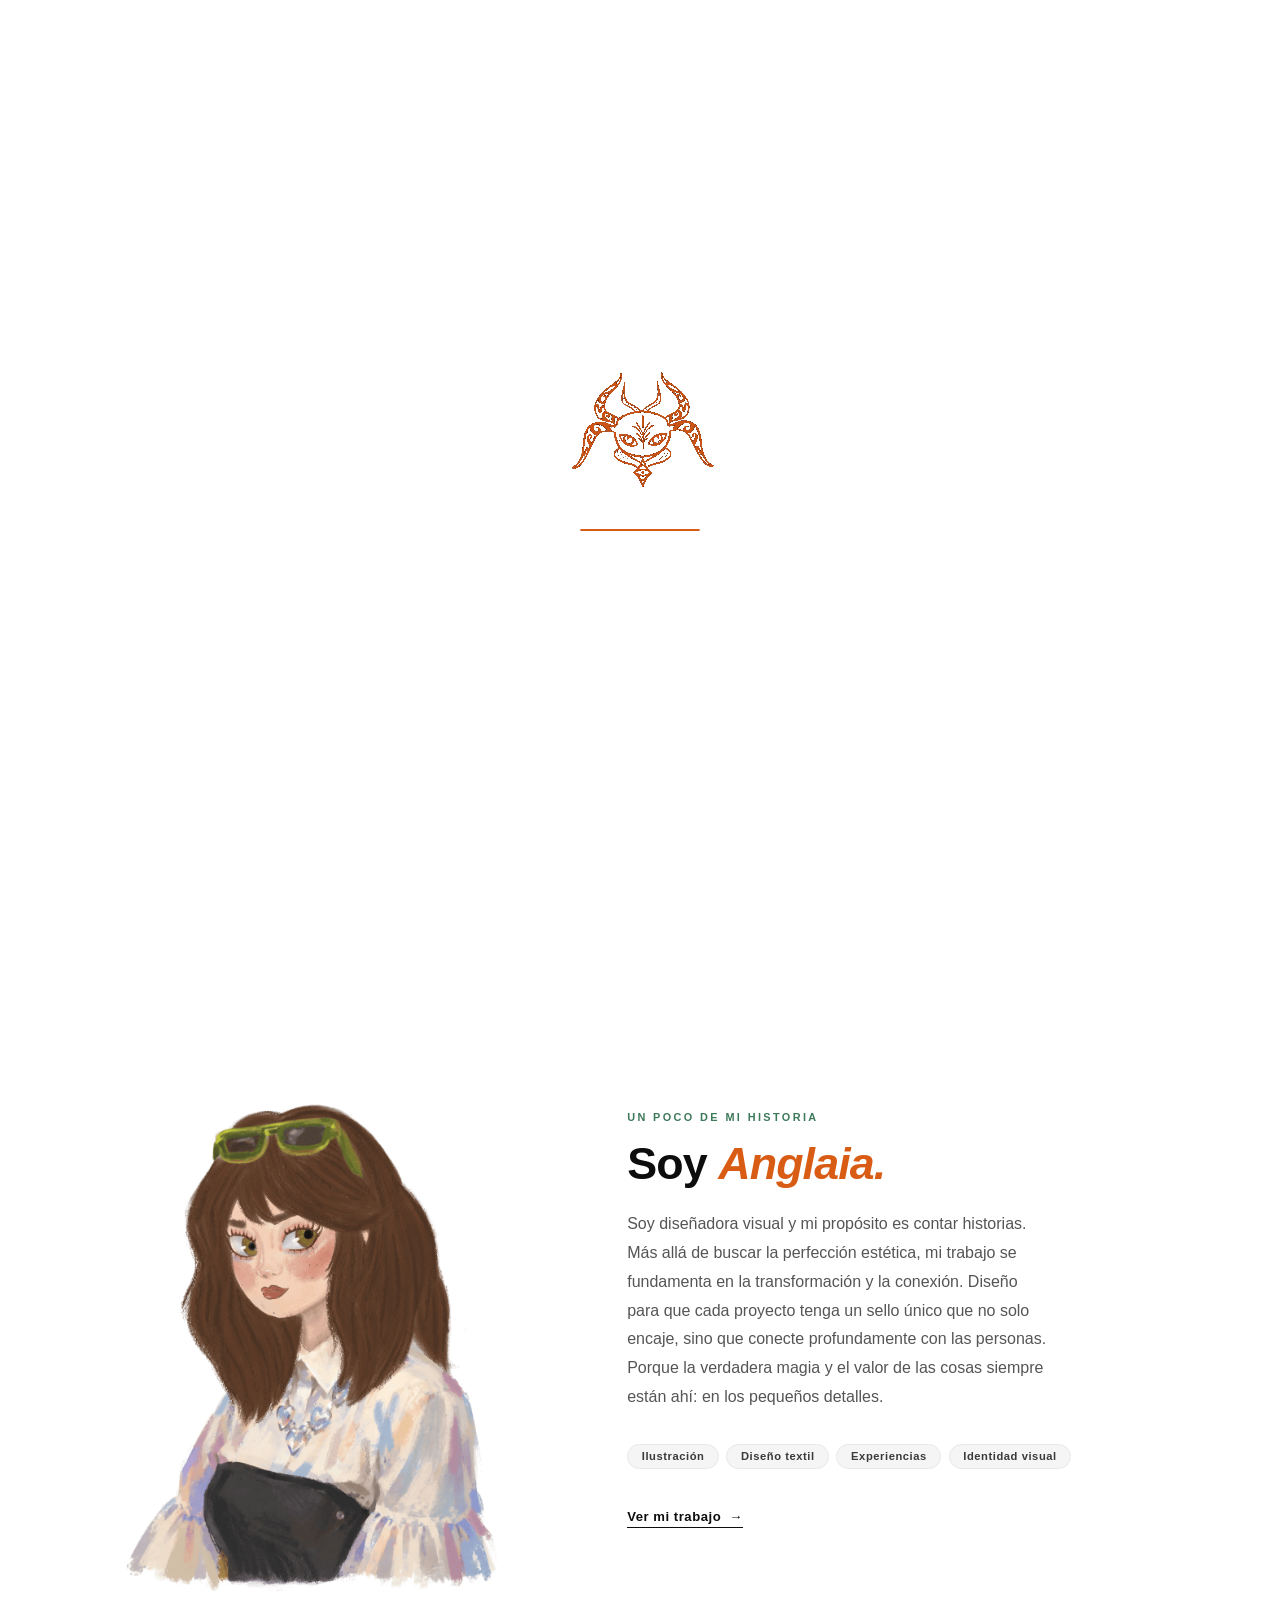
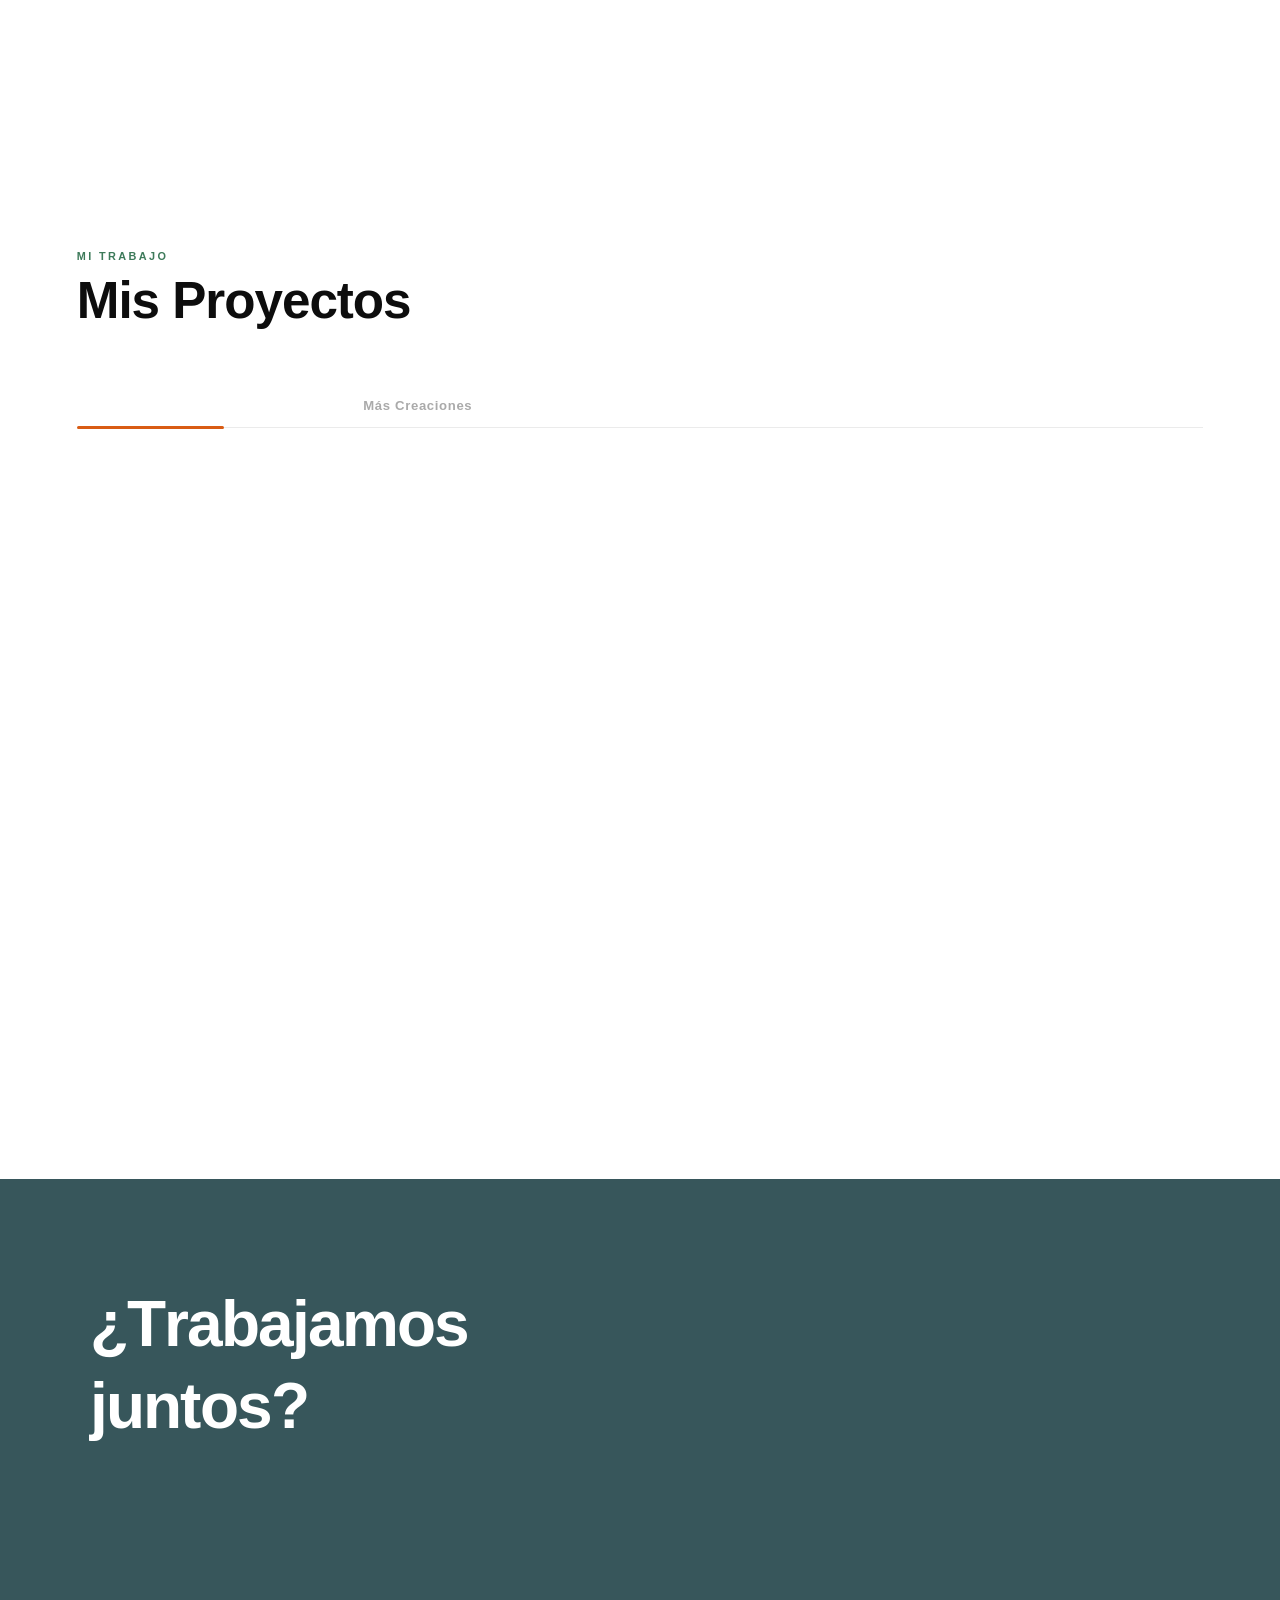
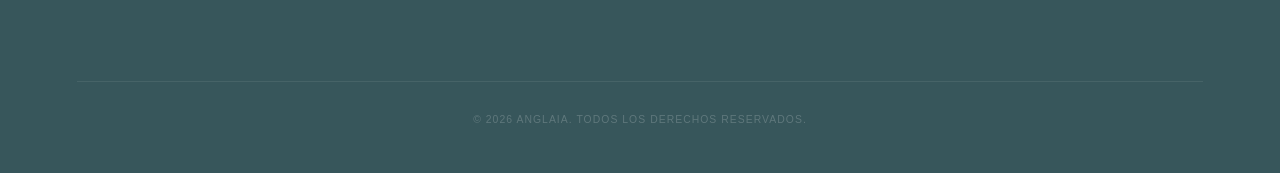
==== commit a6a84637: "Add files via upload" ====
--- a/index.html
+++ b/index.html
@@ -186,19 +186,19 @@
       <div class="tab-panel active" id="tab-ilustraciones">
         <div class="gallery-grid">
           <div class="gallery-item">
-            <img src="img_ilus/ILUS_1.jpg" alt="Ilustración 1" class="gallery-image">
+            <img src="img_ilus/abuelos.jpg" alt="Ilustración 1" class="gallery-image">
             <div class="gallery-overlay">
               <!-- <a href="ilustracion-1.html" class="gallery-btn">Ver ilustración <span>→</span></a> -->
             </div>
           </div>
           <div class="gallery-item">
-            <img src="img_ilus/ILUS_2.png" alt="Ilustración 2" class="gallery-image">
+            <img src="img_ilus/Anally .jpg" alt="Ilustración 2" class="gallery-image">
             <div class="gallery-overlay">
               <!-- <a href="ilustracion-2.html" class="gallery-btn">Ver ilustración <span>→</span></a> -->
             </div>
           </div>
           <div class="gallery-item">
-            <img src="img_ilus/ILUS_3.jpg" alt="Ilustración 3" class="gallery-image">
+            <img src="img_ilus/ILUS_4.jpg" alt="Ilustración 3" class="gallery-image">
             <div class="gallery-overlay">
               <!-- <a href="ilustracion-3.html" class="gallery-btn">Ver ilustración <span>→</span></a> -->
             </div>
@@ -214,21 +214,24 @@
         <div class="gallery-grid">
           <div class="gallery-item">
             <img src="img_text/TEXTIL_1.jpg" alt="Textil 1" class="gallery-image">
-            <div class="gallery-overlay">
-              <!-- <a href="textil-1.html" class="gallery-btn">Ver proyecto <span>→</span></a> -->
-            </div>
+            <div class="gallery-overlay"></div>
+            <a href="textiles.html" class="gallery-card-btn">
+              Ver colección <span class="gcb-arrow">→</span>
+            </a>
           </div>
           <div class="gallery-item">
             <img src="img_text/TEXTIL_2.jpg" alt="Textil 2" class="gallery-image">
-            <div class="gallery-overlay">
-              <!-- <a href="textil-2.html" class="gallery-btn">Ver proyecto <span>→</span></a> -->
-            </div>
-          </div>
-          <div class="gallery-item">
-            <img src="TEXTILES/Tejiendo melodías_/file_000000003434720e8e7d479a0024ee4e.png" alt="Textil 3" class="gallery-image">
-            <div class="gallery-overlay">
-              <!-- <a href="textil-3.html" class="gallery-btn">Ver proyecto <span>→</span></a> -->
-            </div>
+            <div class="gallery-overlay"></div>
+            <a href="textiles.html" class="gallery-card-btn">
+              Ver colección <span class="gcb-arrow">→</span>
+            </a>
+          </div>
+          <div class="gallery-item">
+            <img src="TEXTILES/Tejiendo_melodias/file_000000003434720e8e7d479a0024ee4e.png" alt="Textil 3" class="gallery-image">
+            <div class="gallery-overlay"></div>
+            <a href="textiles.html" class="gallery-card-btn">
+              Ver colección <span class="gcb-arrow">→</span>
+            </a>
           </div>
         </div>
         <div class="portfolio-cta-wrap">
@@ -239,49 +242,47 @@
       <!-- Otros -->
       <div class="tab-panel" id="tab-otros">
         <div class="gallery-grid" id="otrosGrid">
+
           <!-- Exposiciones -->
           <div class="gallery-item" data-sub="exposiciones">
             <img src="EXPOSICIONES/Vestigios_/vestigios.jpeg" alt="Exposición 1" class="gallery-image">
-            <div class="gallery-overlay">
-             <!--<a href="otros-1.html" class="gallery-btn">Ver proyecto <span>→</span></a>-->
-            </div>
-          </div>
-  
+            <div class="gallery-overlay"></div>
+            <a href="otros.html" class="gallery-card-btn">
+              Ver creaciones <span class="gcb-arrow">→</span>
+            </a>
+          </div>
+
           <!-- Editorial -->
           <div class="gallery-item" data-sub="editorial">
-            <img src="revis_img/ESENCIA_REVISTA.pdf.png" alt="Editorial 1" class="gallery-image">
-            <div class="gallery-overlay">
-              <!--<a href="otros-4.html" class="gallery-btn">Ver proyecto <span>→</span></a>-->
-            </div>
-          </div>
+            <img src="img_edit/20250917_153410.jpg.jpeg" alt="Editorial 1" class="gallery-image">
+            <div class="gallery-overlay"></div>
+            <a href="casa-tomada.html" class="gallery-card-btn">
+              Ver creaciones <span class="gcb-arrow">→</span>
+            </a>
+          </div>
+
           <!-- Juegos -->
           <div class="gallery-item" data-sub="juegos">
             <img src="img_jug/j2.png" alt="Juego 1" class="gallery-image">
-            <div class="gallery-overlay">
-              <!--<a href="otros-7.html" class="gallery-btn">Ver proyecto <span>→</span></a>-->
-            </div>
-          </div>
-         
+            <div class="gallery-overlay"></div>
+            <a href="otros.html" class="gallery-card-btn">
+              Ver creaciones <span class="gcb-arrow">→</span>
+            </a>
+          </div>
+
           <!-- Marca -->
           <div class="gallery-item" data-sub="marca">
             <img src="MARCA/parche/Picsart_26-05-18_13-34-37-967.jpg.jpeg" alt="Marca 1" class="gallery-image">
-            <div class="gallery-overlay">
-              <!--<a href="otros-10.html" class="gallery-btn">Ver proyecto <span>→</span></a>-->
-            </div>
-          </div>
-          
-          <!-- Fotografía -->
-          <!--<div class="gallery-item" data-sub="fotografia">
-            <img src="img_otros/OTROS_13.jpg" alt="Fotografía 1" class="gallery-image">
-            <div class="gallery-overlay">
-              <a href="otros-13.html" class="gallery-btn">Ver proyecto <span>→</span></a>
-            </div>-->
-          </div>
-          <div class="portfolio-cta-wrap">
+            <div class="gallery-overlay"></div>
+            <a href="otros.html" class="gallery-card-btn">
+              Ver creaciones <span class="gcb-arrow">→</span>
+            </a>
+          </div>
+
+        </div>
+        <div class="portfolio-cta-wrap">
           <a href="otros.html" class="portfolio-cta">Ver todos los trabajos <span>→</span></a>
         </div>
-        </div>
-        
       </div>
 
     </div>
--- a/styles.css
+++ b/styles.css
@@ -1021,7 +1021,8 @@
   aspect-ratio: 3/4;
   object-fit: cover;
   display: block;
-  transition: transform 0.6s cubic-bezier(0.16,1,0.3,1);
+  transition: transform 0.6s cubic-bezier(0.16,1,0.3,1),
+              filter 0.5s ease;
 }
 
 .gallery-item:hover .gallery-image {
@@ -1032,16 +1033,25 @@
 .gallery-overlay {
   position: absolute;
   inset: 0;
-  background: rgba(13,13,13,0.52);
+  background: linear-gradient(
+    to top,
+    rgba(13,13,13,0.72) 0%,
+    rgba(13,13,13,0.18) 55%,
+    rgba(217,92,20,0.12) 100%
+  );
   display: flex;
   align-items: center;
   justify-content: center;
   opacity: 0;
   transition: opacity 0.35s ease;
-  backdrop-filter: blur(2px);
 }
 
 .gallery-item:hover .gallery-overlay { opacity: 1; }
+
+/* La imagen resalta al hacer hover */
+.gallery-item:hover .gallery-image {
+  filter: brightness(1.08) saturate(1.12) contrast(1.04);
+}
 
 .gallery-btn {
   display: inline-flex;
@@ -1069,6 +1079,58 @@
   color: #ffffff;
 }
 
+/* ── Botón inferior de tarjeta (Textiles y Más Creaciones) ── */
+.gallery-card-btn {
+  position: absolute;
+  bottom: 0;
+  left: 0;
+  right: 0;
+  z-index: 4;
+  display: flex;
+  align-items: center;
+  justify-content: center;
+  gap: 0.45rem;
+  padding: 1rem 1.2rem 1rem;
+  background: linear-gradient(
+    to top,
+    rgba(13,13,13,0.88) 0%,
+    rgba(13,13,13,0.55) 60%,
+    transparent 100%
+  );
+  color: #ffffff;
+  font-family: 'Montserrat', sans-serif;
+  font-size: 0.68rem;
+  font-weight: 700;
+  letter-spacing: 0.12em;
+  text-transform: uppercase;
+  text-decoration: none;
+  transition:
+    background 0.35s ease,
+    letter-spacing 0.3s ease,
+    color 0.25s ease;
+}
+
+.gallery-card-btn:hover {
+  background: linear-gradient(
+    to top,
+    rgba(217,92,20,0.96) 0%,
+    rgba(217,92,20,0.55) 60%,
+    transparent 100%
+  );
+  letter-spacing: 0.17em;
+  color: #ffffff;
+}
+
+.gcb-arrow {
+  display: inline-block;
+  transition: transform 0.3s cubic-bezier(0.34,1.56,0.64,1);
+  font-style: normal;
+}
+
+.gallery-card-btn:hover .gcb-arrow {
+  transform: translateX(5px);
+}
+
 /* CTA ver todas */
 .portfolio-cta-wrap {
   margin-top: 3rem;
@@ -1720,6 +1782,4 @@
 .revealed {
     opacity: 1 !important;
     transform: translateY(0) !important;
-}
-
-
+}
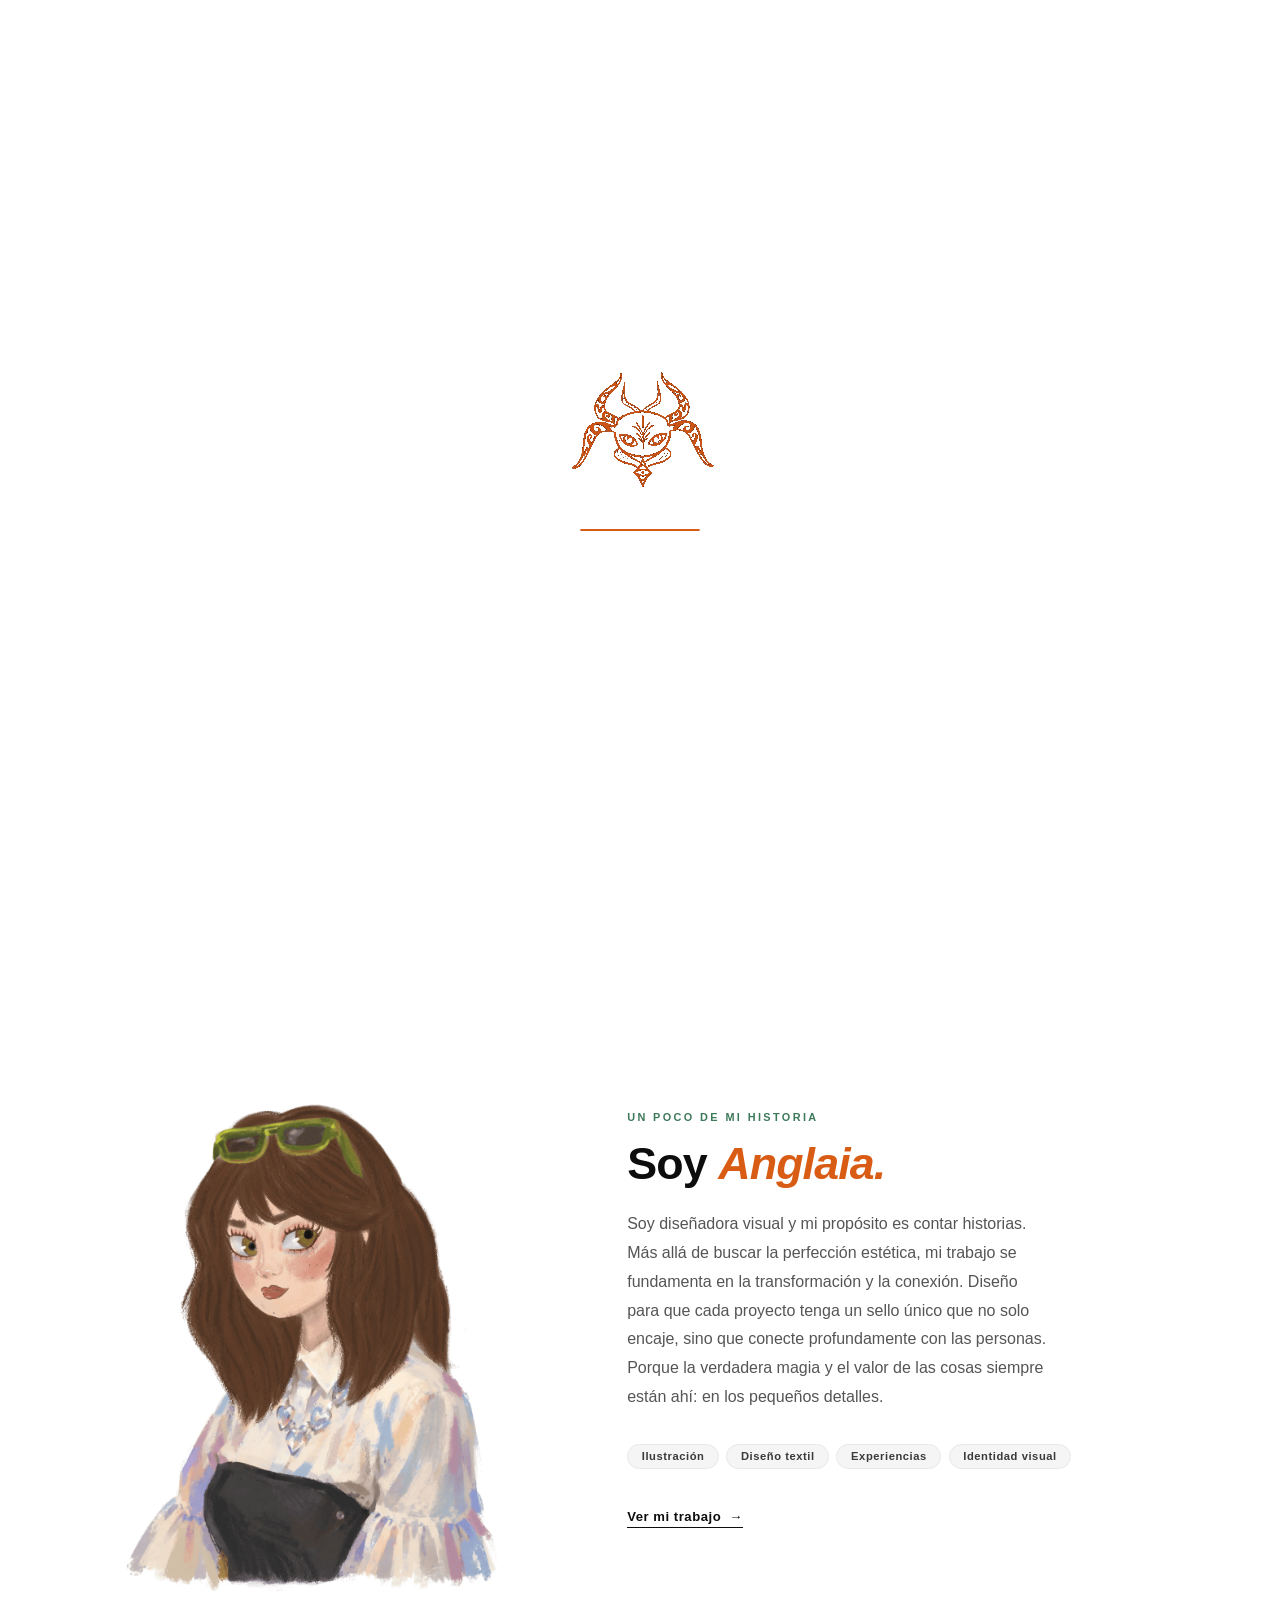
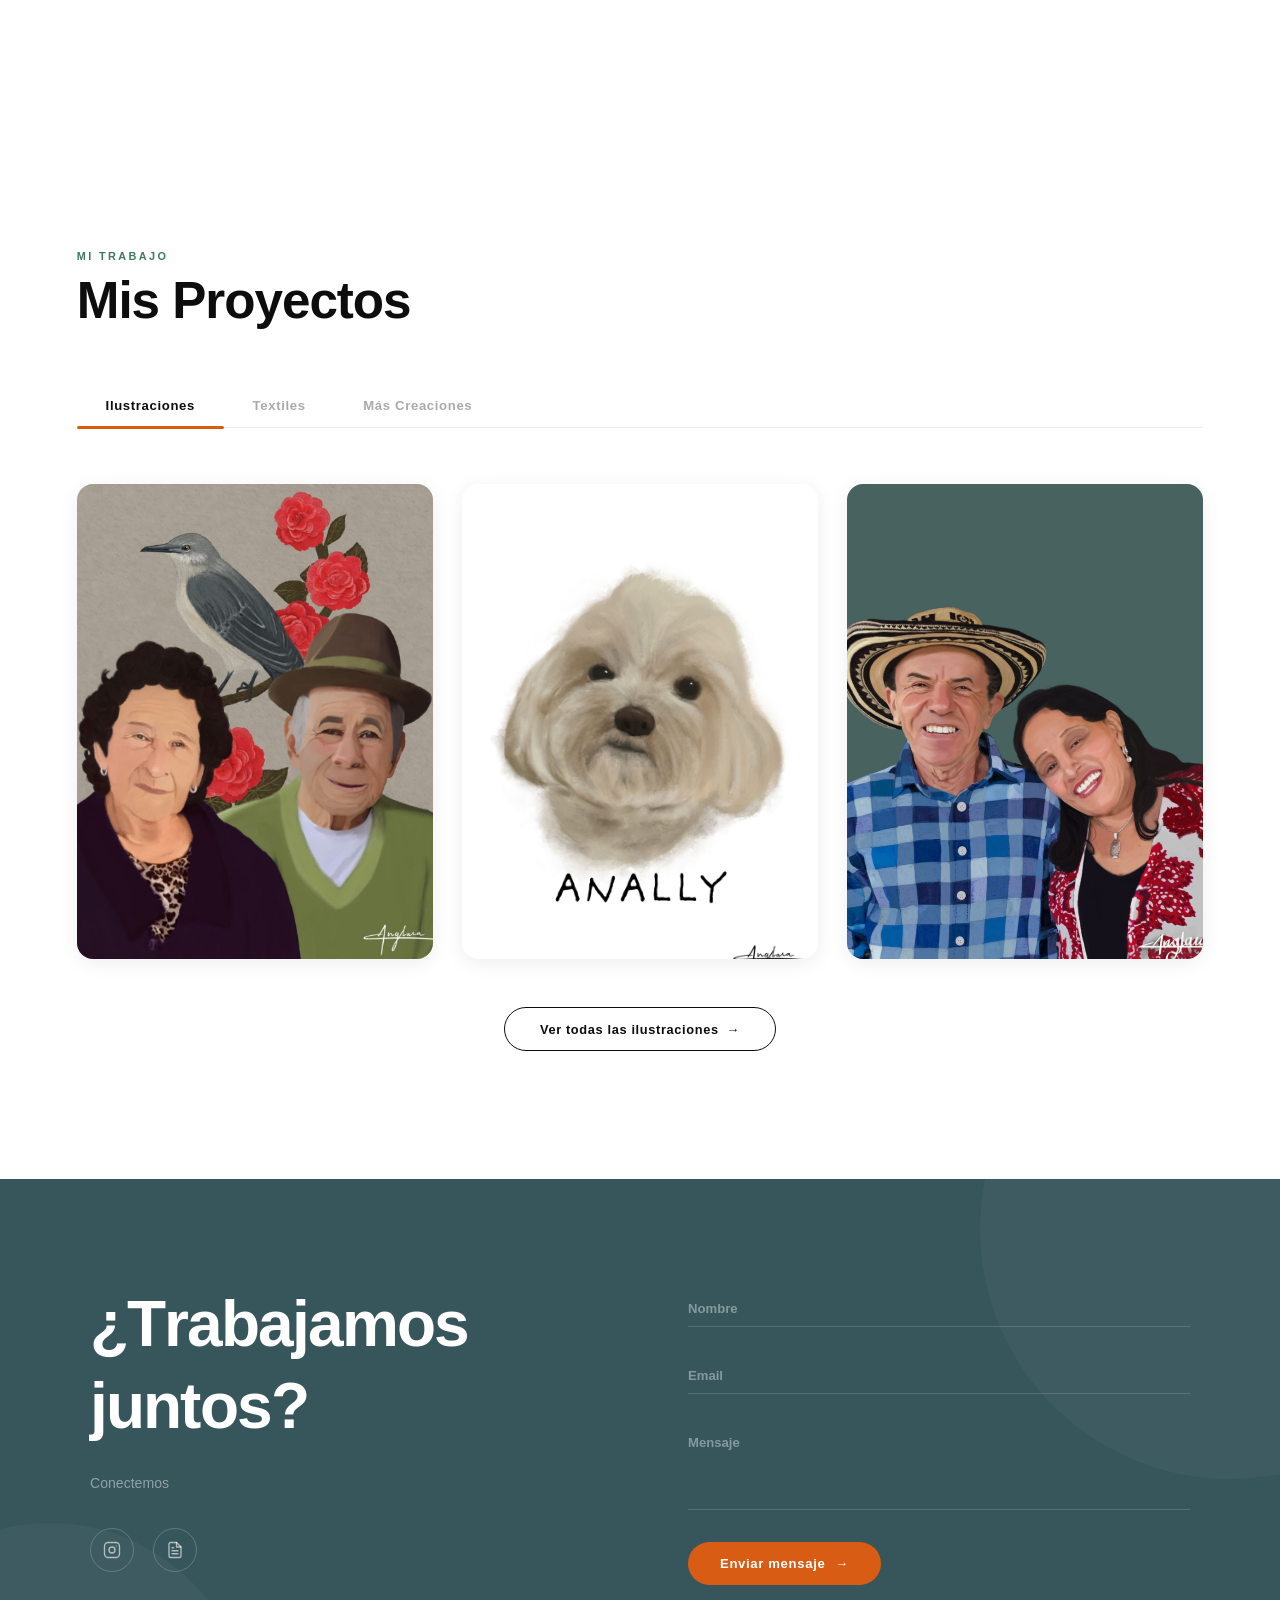
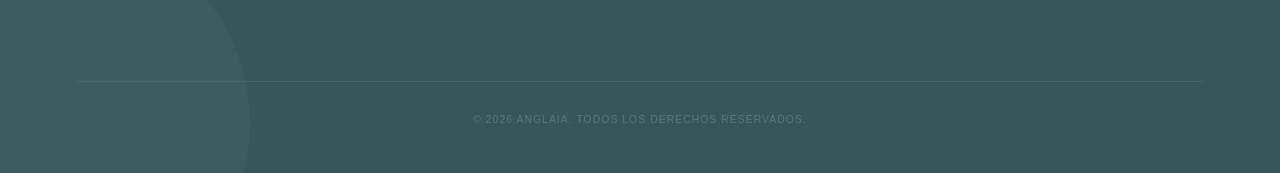
==== commit 6c0f79d4: "Add files via upload" ====
--- a/index.html
+++ b/index.html
@@ -274,7 +274,7 @@
           <div class="gallery-item" data-sub="marca">
             <img src="MARCA/parche/Picsart_26-05-18_13-34-37-967.jpg.jpeg" alt="Marca 1" class="gallery-image">
             <div class="gallery-overlay"></div>
-            <a href="otros.html" class="gallery-card-btn">
+            <a href="marca-viewer.html?id=3" class="gallery-card-btn">
               Ver creaciones <span class="gcb-arrow">→</span>
             </a>
           </div>
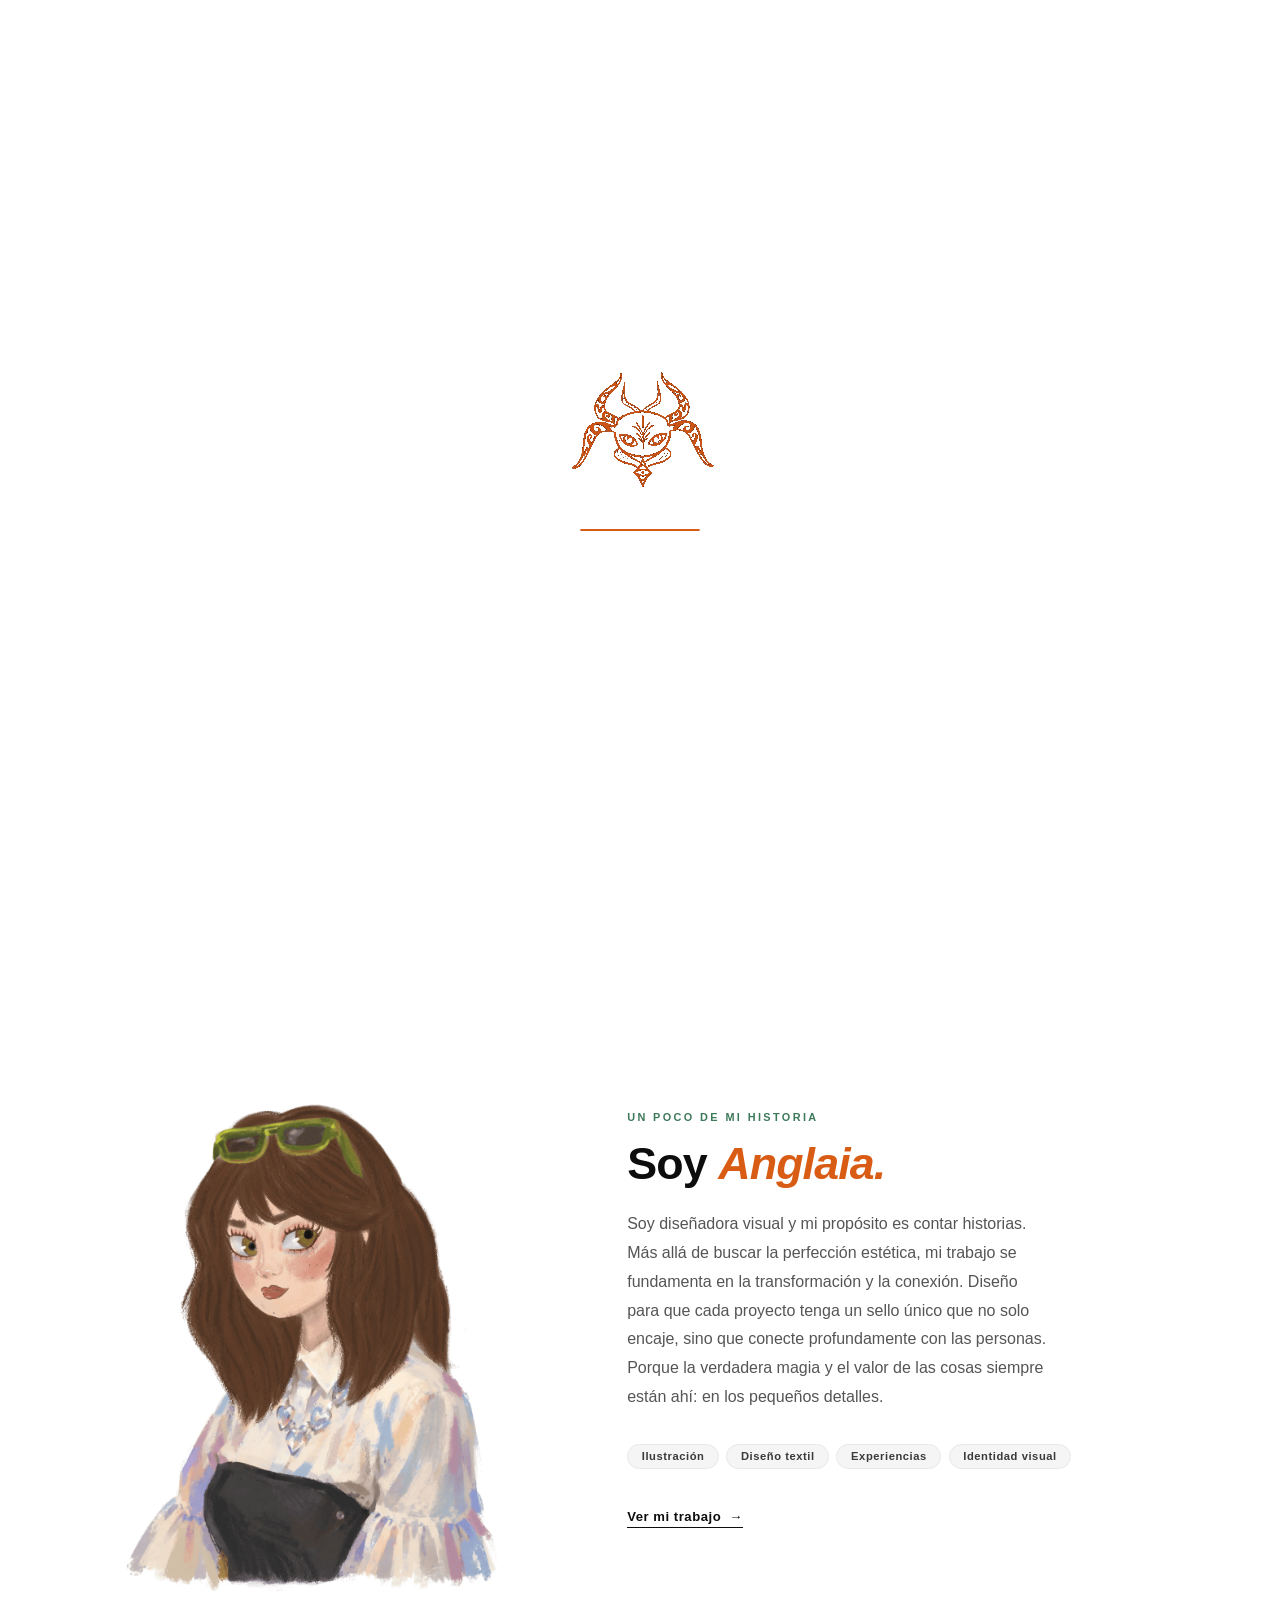
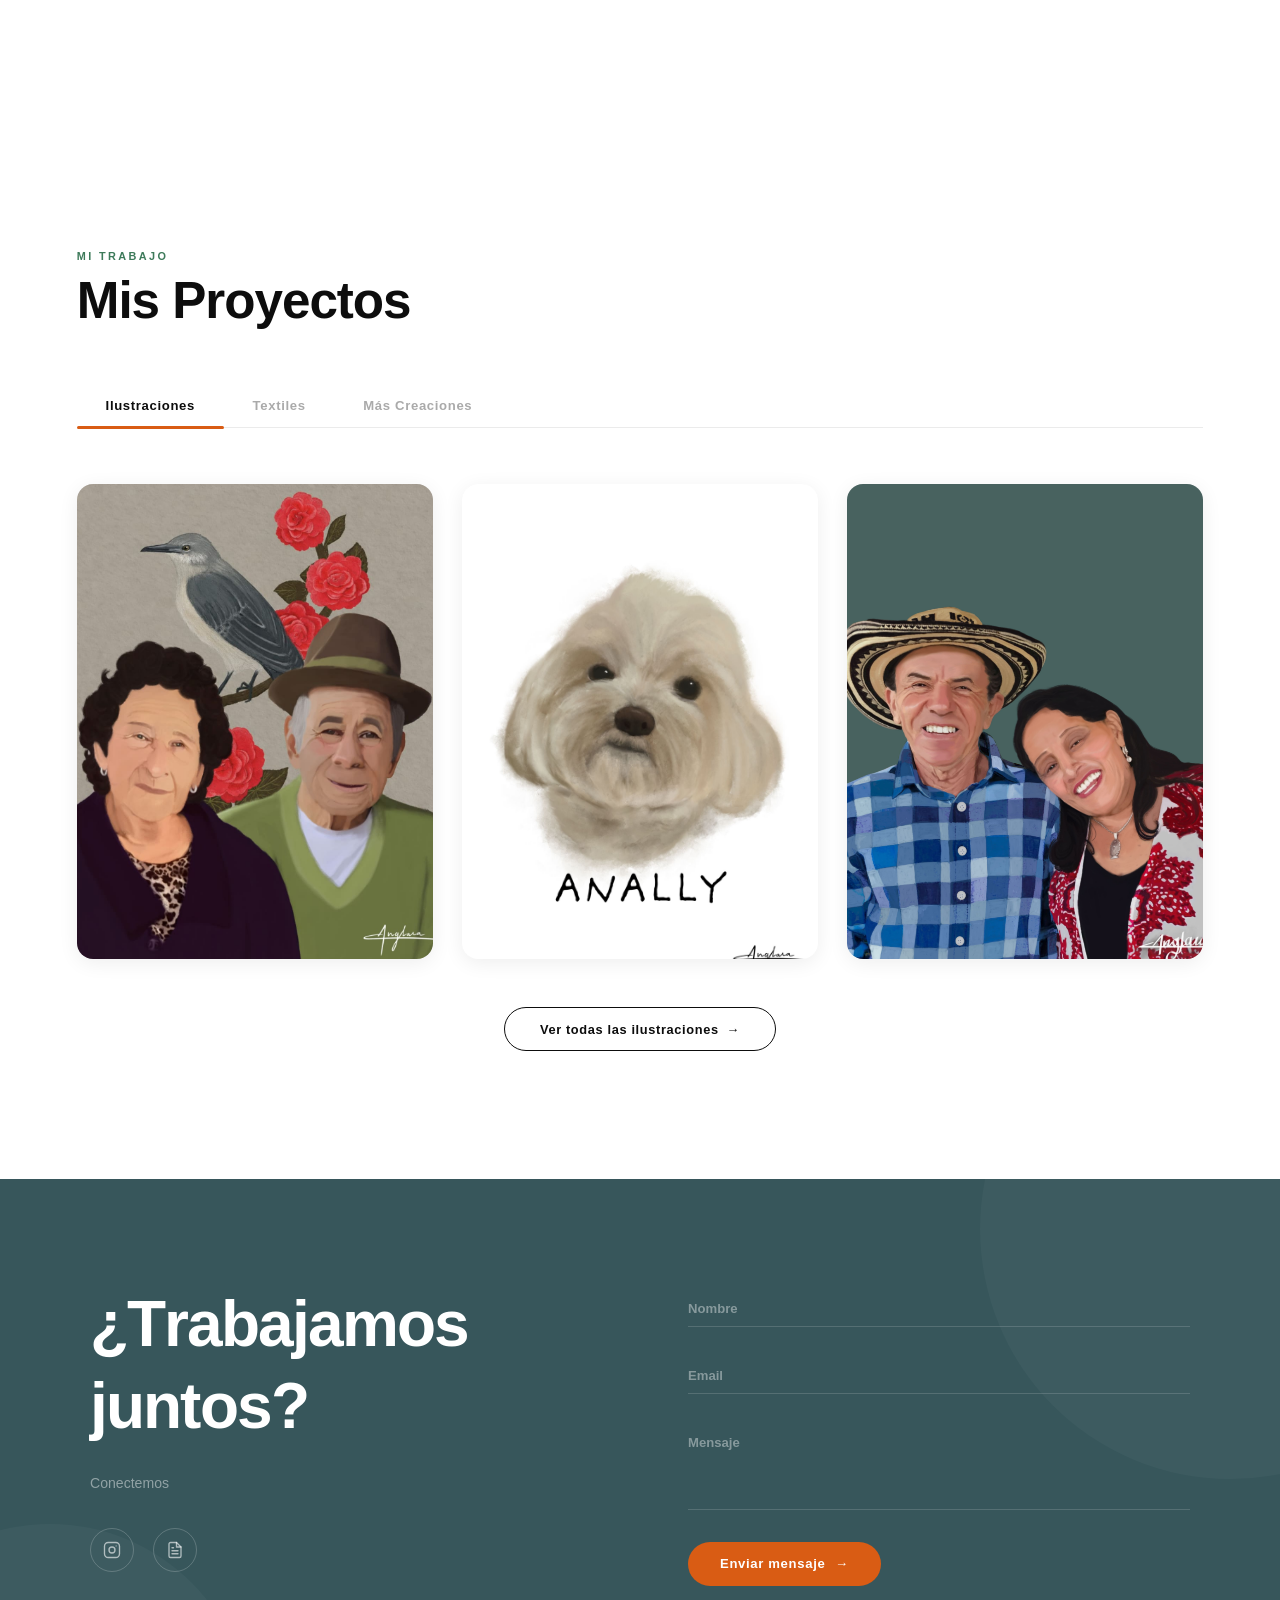
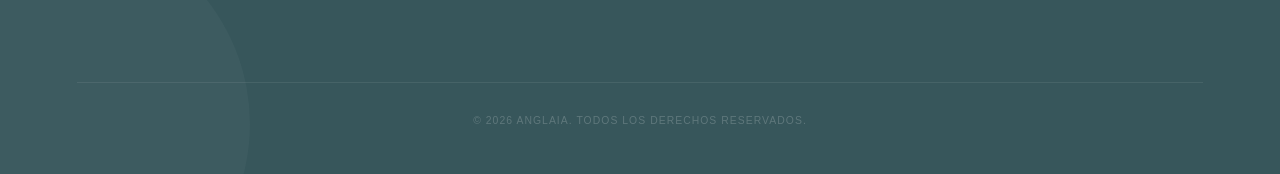
==== commit b2dbfa2f: "Add files via upload" ====
--- a/index.html
+++ b/index.html
@@ -247,7 +247,7 @@
           <div class="gallery-item" data-sub="exposiciones">
             <img src="EXPOSICIONES/Vestigios_/vestigios.jpeg" alt="Exposición 1" class="gallery-image">
             <div class="gallery-overlay"></div>
-            <a href="otros.html" class="gallery-card-btn">
+            <a href="vestigios.html" class="gallery-card-btn">
               Ver creaciones <span class="gcb-arrow">→</span>
             </a>
           </div>
--- a/styles.css
+++ b/styles.css
@@ -296,28 +296,149 @@
   .nav:hover .spirit-svg  { filter: drop-shadow(0 0 6px rgba(74,124,95,0.4)); }
 
   /* ── Responsive ── */
+  @media (max-width: 1024px) {
+    .nav {
+      top: 1rem;
+      padding: 0.5rem 1.2rem;
+    }
+
+    .nav-list { gap: 0.05rem; }
+
+    .nav-link { 
+      padding: 0.45rem 0.8rem; 
+      font-size: 0.75rem; 
+    }
+
+    .logo-img { height: 26px; }
+  }
+
   @media (max-width: 768px) {
     .nav {
-      top: 0.9rem;
-      width: calc(100% - 1.5rem);
+      top: 0.8rem;
+      width: calc(100% - 1.2rem);
+      left: 0.6rem;
+      transform: translateX(0);
       padding: 0.45rem 0.6rem;
       border-radius: 50px;
-    }
-    .nav-inner { gap: 0.2rem; }
+      max-width: none;
+    }
+
+    .nav-inner { 
+      gap: 0.2rem; 
+      flex-wrap: wrap;
+      justify-content: center;
+    }
 
     /* Espíritu oculto en móvil para dar espacio a los links */
     .nav-spirit { display: none; }
     .nav-inner::after { display: none; }
 
-    .nav-list { flex-wrap: wrap; justify-content: center; gap: 0.05rem; }
-
-    .nav-link { padding: 0.4rem 0.65rem; font-size: 0.72rem; }
+    .nav-list { 
+      flex-wrap: nowrap;
+      justify-content: center; 
+      gap: 0.05rem; 
+      order: 2;
+      width: 100%;
+    }
+
+    .nav-logo-link {
+      order: 1;
+      padding: 0.25rem 0.4rem 0.25rem 0.1rem;
+      width: auto;
+      margin-right: auto;
+    }
+
+    .nav-link { 
+      padding: 0.4rem 0.65rem; 
+      font-size: 0.72rem;
+      min-height: 32px;
+      display: flex;
+      align-items: center;
+      justify-content: center;
+      -webkit-tap-highlight-color: transparent;
+    }
+
     .logo-img { height: 22px; }
-    .nav-logo-link { padding: 0.25rem 0.4rem 0.25rem 0.1rem; }
+
+    .nav-highlight {
+      opacity: 0 !important;
+    }
+
+    /* En mobile, usar active state en lugar de hover */
+    @media (hover: none) and (pointer: coarse) {
+      .nav-link:active {
+        background: rgba(217, 92, 20, 0.1);
+        color: #d95c14;
+      }
+
+      .nav-link:active .dot {
+        transform: scale(1);
+        opacity: 1;
+      }
+    }
+  }
+
+  @media (max-width: 600px) {
+    .nav {
+      top: 0.7rem;
+      width: calc(100% - 1rem);
+      left: 0.5rem;
+      padding: 0.4rem 0.5rem;
+    }
+
+    .nav-inner {
+      gap: 0.1rem;
+    }
+
+    .nav-link { 
+      padding: 0.38rem 0.5rem; 
+      font-size: 0.68rem;
+      min-height: 30px;
+    }
+
+    .logo-img { height: 20px; }
+
+    .nav-logo-link { 
+      padding: 0.2rem 0.3rem 0.2rem 0.1rem;
+    }
   }
 
   @media (max-width: 420px) {
-    .nav-link { padding: 0.38rem 0.5rem; font-size: 0.68rem; }
+    .nav {
+      top: 0.6rem;
+      width: calc(100% - 0.8rem);
+      left: 0.4rem;
+      padding: 0.35rem 0.4rem;
+    }
+
+    .nav-link { 
+      padding: 0.35rem 0.45rem; 
+      font-size: 0.65rem;
+      min-height: 28px;
+    }
+
+    .logo-img { height: 18px; }
+
+    .nav-logo-link { 
+      padding: 0.15rem 0.25rem 0.15rem 0.05rem;
+    }
+  }
+
+  @media (max-width: 360px) {
+    .nav {
+      top: 0.5rem;
+      width: calc(100% - 0.6rem);
+      left: 0.3rem;
+      padding: 0.3rem 0.35rem;
+    }
+
+    .nav-link { 
+      padding: 0.32rem 0.4rem; 
+      font-size: 0.6rem;
+      min-height: 26px;
+    }
+
+    .logo-img { height: 16px; }
   }
 
   .magnetic {
@@ -1258,6 +1379,18 @@
   overflow: hidden;
 }
 
+@media (max-width: 768px) {
+  .footer {
+    padding: 5rem 5% 2.5rem;
+  }
+}
+
+@media (max-width: 480px) {
+  .footer {
+    padding: 4rem 4% 2rem;
+  }
+}
+
 /* Círculo decorativo sutil de fondo */
 .footer::before {
   content: '';
@@ -1294,11 +1427,30 @@
   z-index: 1;
 }
 
+@media (max-width: 860px) {
+  .footer-inner {
+    gap: 4rem;
+  }
+}
+
+@media (max-width: 768px) {
+  .footer-inner {
+    grid-template-columns: 1fr;
+    gap: 3rem;
+  }
+}
+
 /* ── Izquierda ── */
 .footer-left {
   display: flex;
   flex-direction: column;
   gap: 2rem;
+}
+
+@media (max-width: 480px) {
+  .footer-left {
+    gap: 1.5rem;
+  }
 }
 
 /* Frase interactiva */
@@ -1316,6 +1468,19 @@
   user-select: none;
 }
 
+@media (max-width: 768px) {
+  .footer-phrase {
+    font-size: clamp(1.8rem, 6vw, 3.2rem);
+  }
+}
+
+@media (max-width: 480px) {
+  .footer-phrase {
+    font-size: clamp(1.4rem, 7vw, 2.2rem);
+    gap: 0.15em;
+  }
+}
+
 .footer-word {
   display: inline-flex;
 }
@@ -1325,11 +1490,21 @@
   transition: transform 0.35s cubic-bezier(0.34,1.56,0.64,1),
               color 0.3s ease;
   will-change: transform;
+  -webkit-user-select: none;
+  user-select: none;
 }
 
 .footer-char:hover {
   transform: translateY(-10px);
   color: #d95c14;
+}
+
+/* En dispositivos táctiles, no usar hover */
+@media (hover: none) and (pointer: coarse) {
+  .footer-char:active {
+    transform: translateY(-8px);
+    color: #d95c14;
+  }
 }
 
 .footer-sub {
@@ -1339,11 +1514,31 @@
   max-width: 300px;
 }
 
+@media (max-width: 768px) {
+  .footer-sub {
+    font-size: 0.82rem;
+    max-width: 100%;
+  }
+}
+
+@media (max-width: 480px) {
+  .footer-sub {
+    font-size: 0.78rem;
+  }
+}
+
 /* Redes sociales */
 .footer-socials {
   display: flex;
   gap: 1.2rem;
   align-items: center;
+  flex-wrap: wrap;
+}
+
+@media (max-width: 480px) {
+  .footer-socials {
+    gap: 1rem;
+  }
 }
 
 .social-link {
@@ -1360,6 +1555,10 @@
               transform 0.35s cubic-bezier(0.34,1.56,0.64,1),
               background 0.3s ease;
   text-decoration: none;
+  cursor: pointer;
+  min-width: 44px;
+  min-height: 44px;
+  -webkit-tap-highlight-color: transparent;
 }
 
 .social-link svg {
@@ -1374,15 +1573,45 @@
   transform: translateY(-4px) scale(1.08);
 }
 
+.social-link:active {
+  transform: translateY(-2px) scale(1.04);
+}
+
+@media (max-width: 480px) {
+  .social-link {
+    width: 40px;
+    height: 40px;
+    min-width: 40px;
+    min-height: 40px;
+  }
+
+  .social-link svg {
+    width: 16px;
+    height: 16px;
+  }
+}
+
 /* ── Formulario ── */
 .footer-right {
   padding-top: 0.5rem;
 }
 
+@media (max-width: 768px) {
+  .footer-right {
+    padding-top: 0;
+  }
+}
+
 .footer-form {
   display: flex;
   flex-direction: column;
   gap: 2rem;
+}
+
+@media (max-width: 480px) {
+  .footer-form {
+    gap: 1.5rem;
+  }
 }
 
 .form-field {
@@ -1400,10 +1629,26 @@
   font-size: 0.9rem;
   color: #ffffff;
   resize: none;
+  -webkit-appearance: none;
+  appearance: none;
+}
+
+@media (max-width: 480px) {
+  .form-field input,
+  .form-field textarea {
+    font-size: 0.85rem;
+    padding: 0.5rem 0;
+  }
 }
 
 .form-field textarea {
   min-height: 80px;
+}
+
+@media (max-width: 480px) {
+  .form-field textarea {
+    min-height: 70px;
+  }
 }
 
 /* Label flotante */
@@ -1419,6 +1664,12 @@
   transition: transform 0.25s ease, font-size 0.25s ease, color 0.25s ease;
 }
 
+@media (max-width: 480px) {
+  .form-field label {
+    font-size: 0.78rem;
+  }
+}
+
 /* Label sube cuando hay contenido o focus */
 .form-field input:focus ~ label,
 .form-field input:not(:placeholder-shown) ~ label,
@@ -1460,6 +1711,7 @@
 .form-submit {
   display: inline-flex;
   align-items: center;
+  justify-content: center;
   gap: 0.6rem;
   padding: 0.9rem 2rem;
   background: #d95c14;
@@ -1473,12 +1725,27 @@
   cursor: pointer;
   align-self: flex-start;
   transition: background 0.3s ease, transform 0.3s ease, box-shadow 0.3s ease;
+  min-height: 44px;
+  -webkit-tap-highlight-color: transparent;
 }
 
 .form-submit:hover {
   background: #bf4d0e;
   transform: translateY(-2px);
   box-shadow: 0 8px 24px rgba(217,92,20,0.35);
+}
+
+.form-submit:active {
+  transform: translateY(-1px);
+  box-shadow: 0 4px 12px rgba(217,92,20,0.2);
+}
+
+@media (max-width: 480px) {
+  .form-submit {
+    width: 100%;
+    padding: 0.85rem 1.5rem;
+    font-size: 0.8rem;
+  }
 }
 
 .submit-arrow {
@@ -1499,25 +1766,32 @@
   z-index: 1;
 }
 
+@media (max-width: 768px) {
+  .footer-bottom {
+    margin-top: 4rem;
+    padding-top: 1.5rem;
+  }
+}
+
+@media (max-width: 480px) {
+  .footer-bottom {
+    margin-top: 3rem;
+    padding-top: 1.2rem;
+  }
+}
+
 .footer-bottom span {
   font-size: 0.65rem;
   color: rgba(255,255,255,0.2);
   letter-spacing: 0.1em;
   text-transform: uppercase;
-}
-
-/* ── Responsive ── */
-@media (max-width: 860px) {
-  .footer-inner {
-    grid-template-columns: 1fr;
-    gap: 4rem;
-  }
-  .footer-phrase { font-size: clamp(2.2rem, 9vw, 3.5rem); }
-}
-
-@media (max-width: 600px) {
-  .footer { padding: 5rem 6% 2.5rem; }
-  .footer-bottom { margin-top: 4rem; }
+  text-align: center;
+}
+
+@media (max-width: 480px) {
+  .footer-bottom span {
+    font-size: 0.6rem;
+  }
 }
 
 /* Smooth scroll */
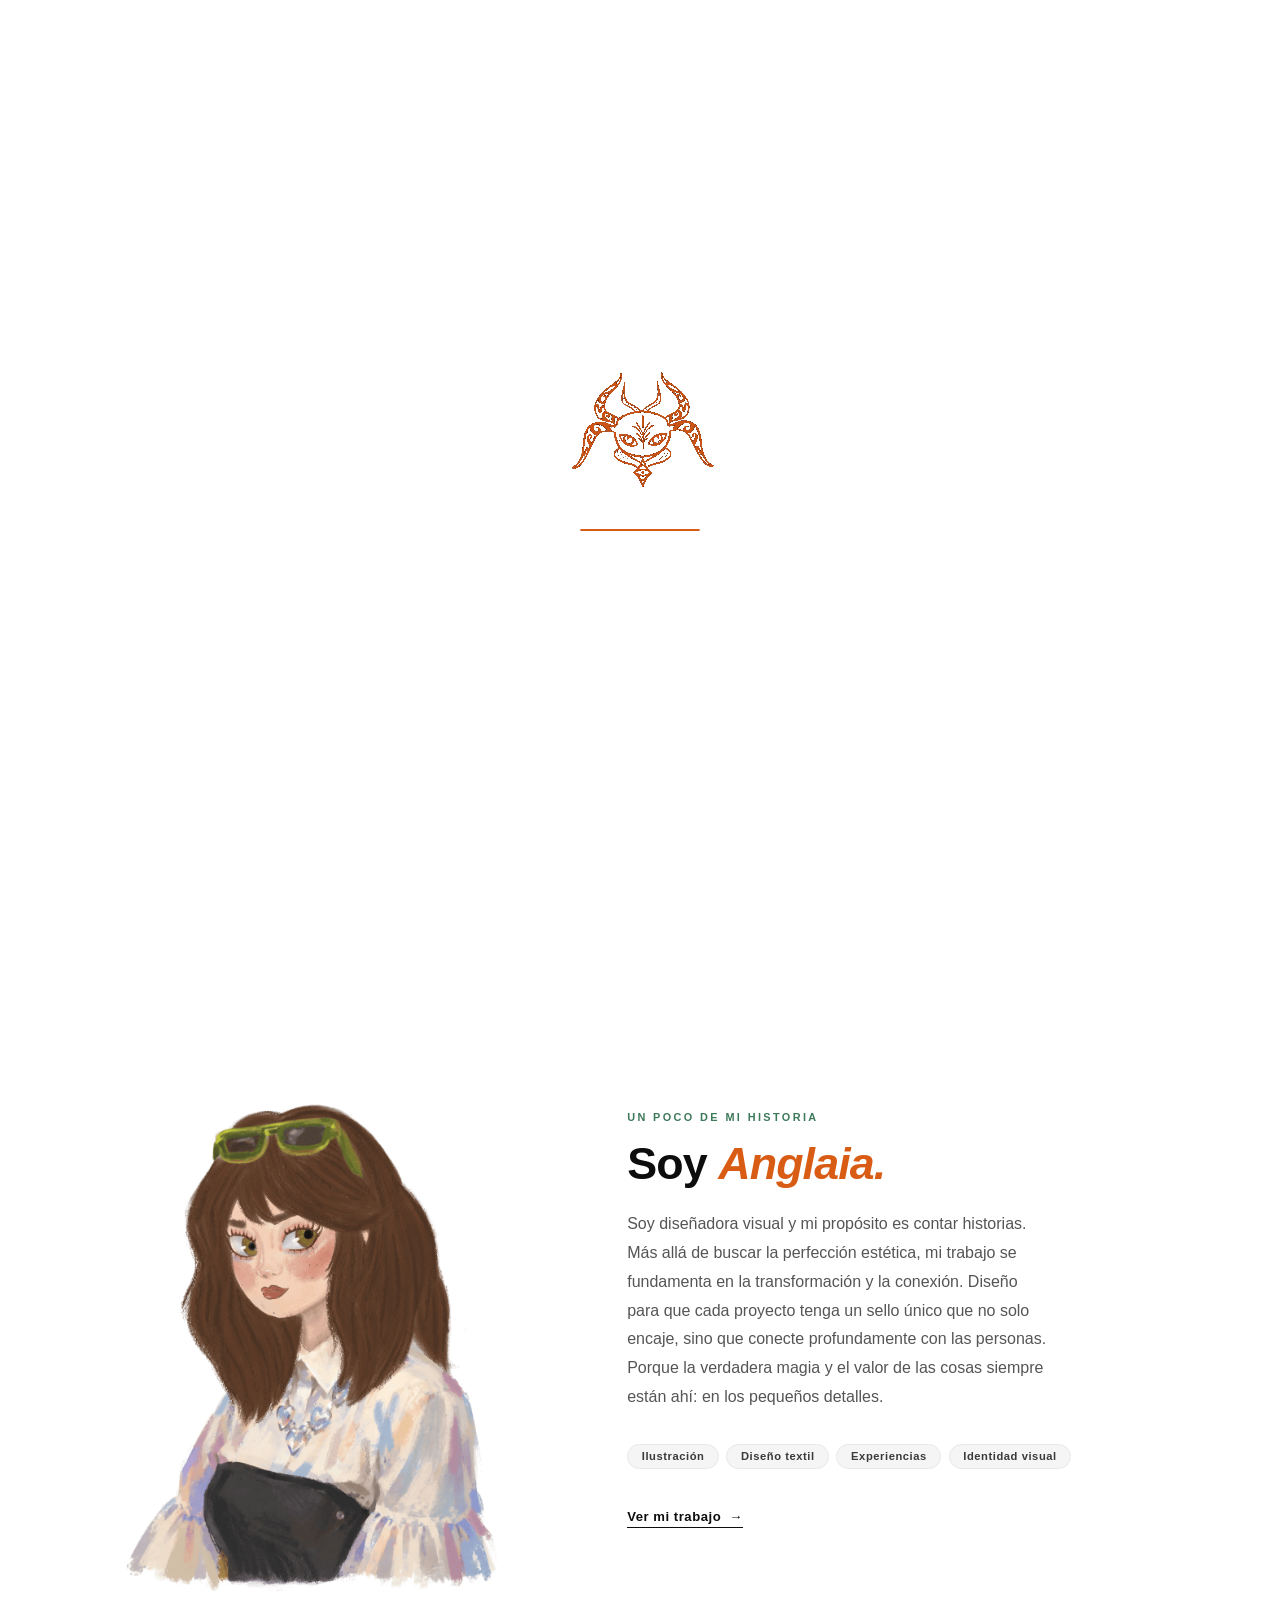
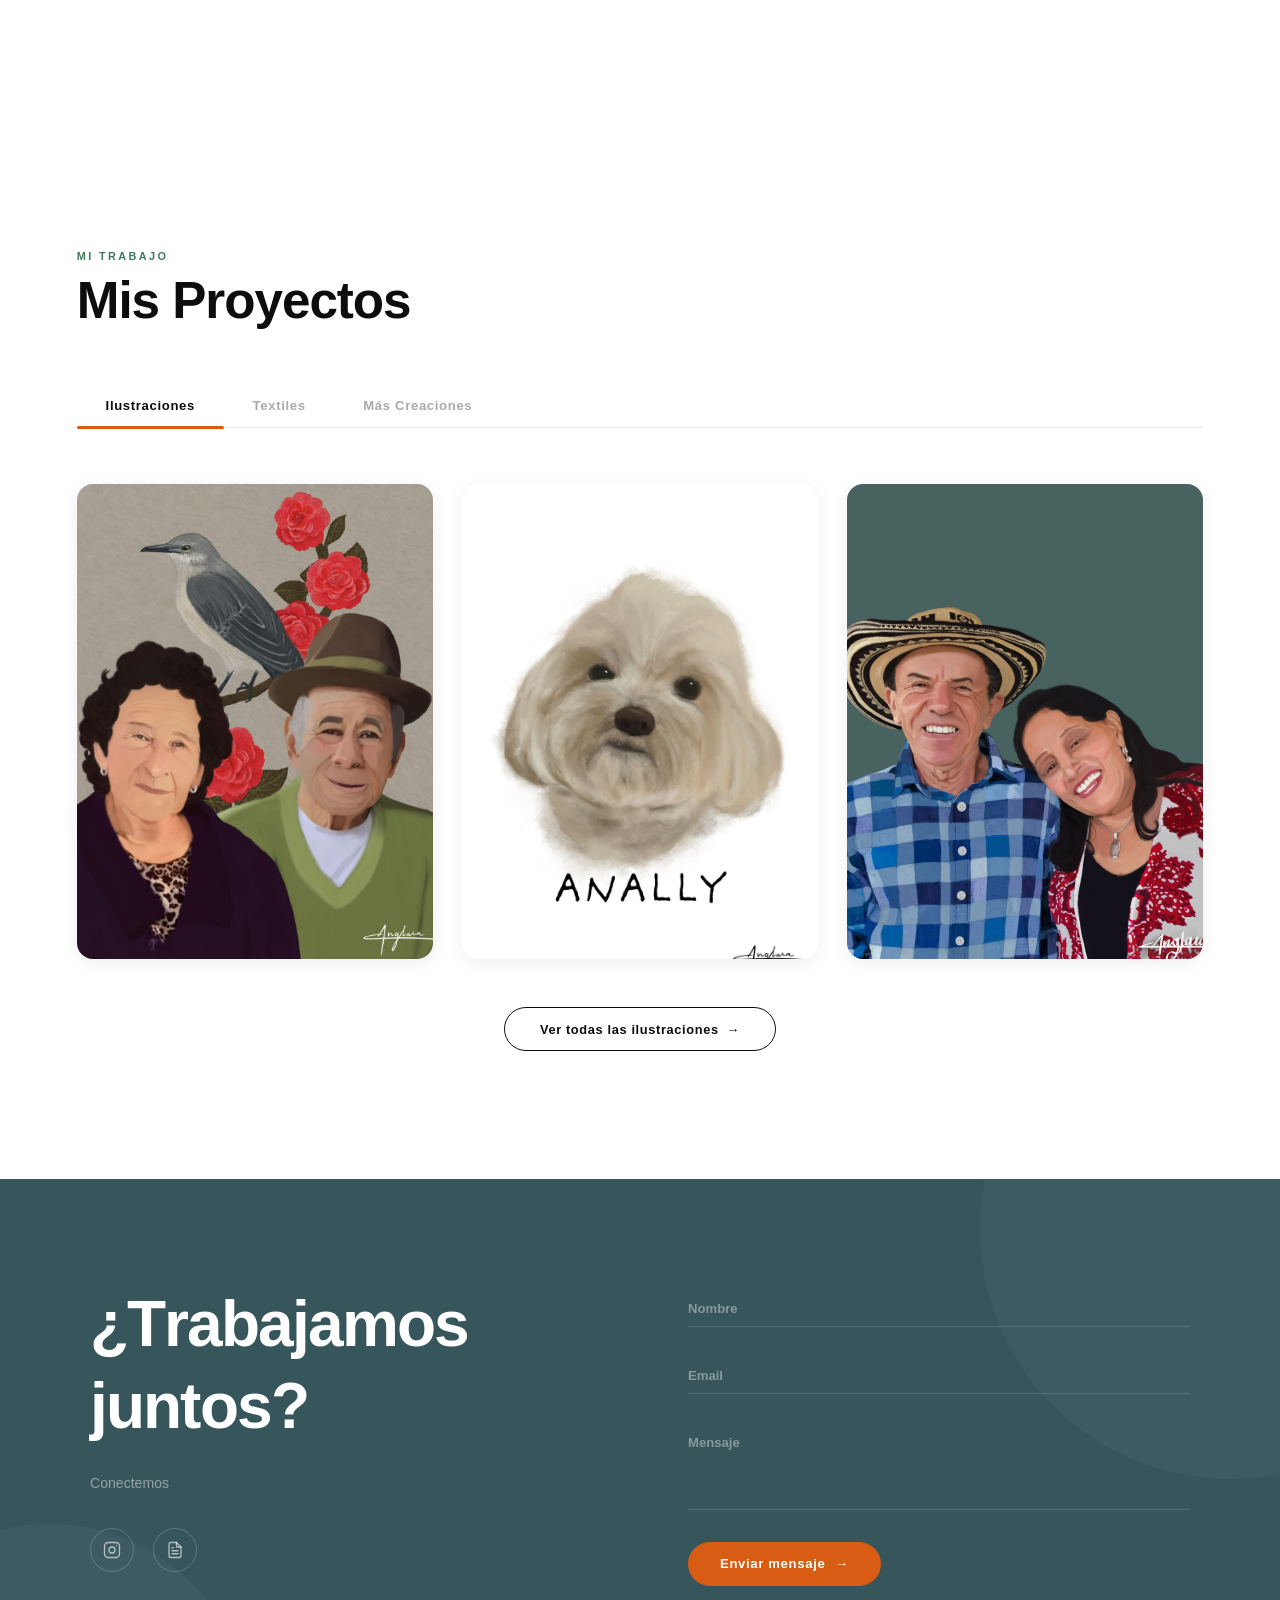
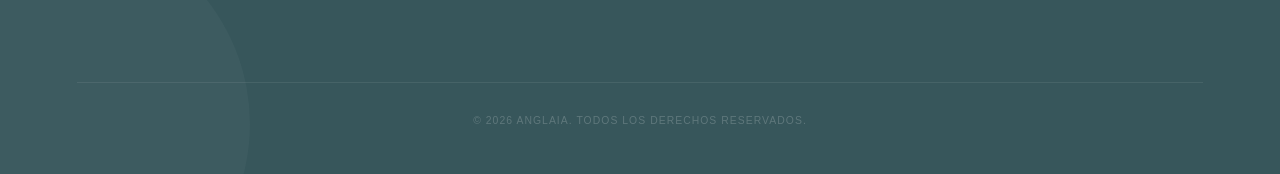
==== commit c12f262b: "Add files via upload" ====
--- a/index.html
+++ b/index.html
@@ -61,20 +61,18 @@
 
 <!-- HERO -->
 <section class="hero" id="hero">
-
   <!-- Video fondo completo -->
 <div class="hero-video-bg">
   <iframe 
     id="heroVideo" 
     class="hero-video" 
-    src="https://www.youtube.com/embed/Xlgp_MPYEGc?autoplay=1&mute=1&loop=1&playlist=Xlgp_MPYEGc&controls=0&rel=0&playsinline=1&modestbranding=1" 
+    src="https://www.youtube.com/embed/8b1yAjb0V-Q?autoplay=1&mute=1&loop=1&playlist=8b1yAjb0V-Q&controls=0&rel=0&playsinline=1&modestbranding=1" 
     frameborder="0" 
     allow="autoplay; encrypted-media" 
     allowfullscreen>
   </iframe>
   <div class="hero-veil"></div>
 </div>
-
   <!-- Contenido -->
   <div class="hero-content">
     <div class="hero-text-block">
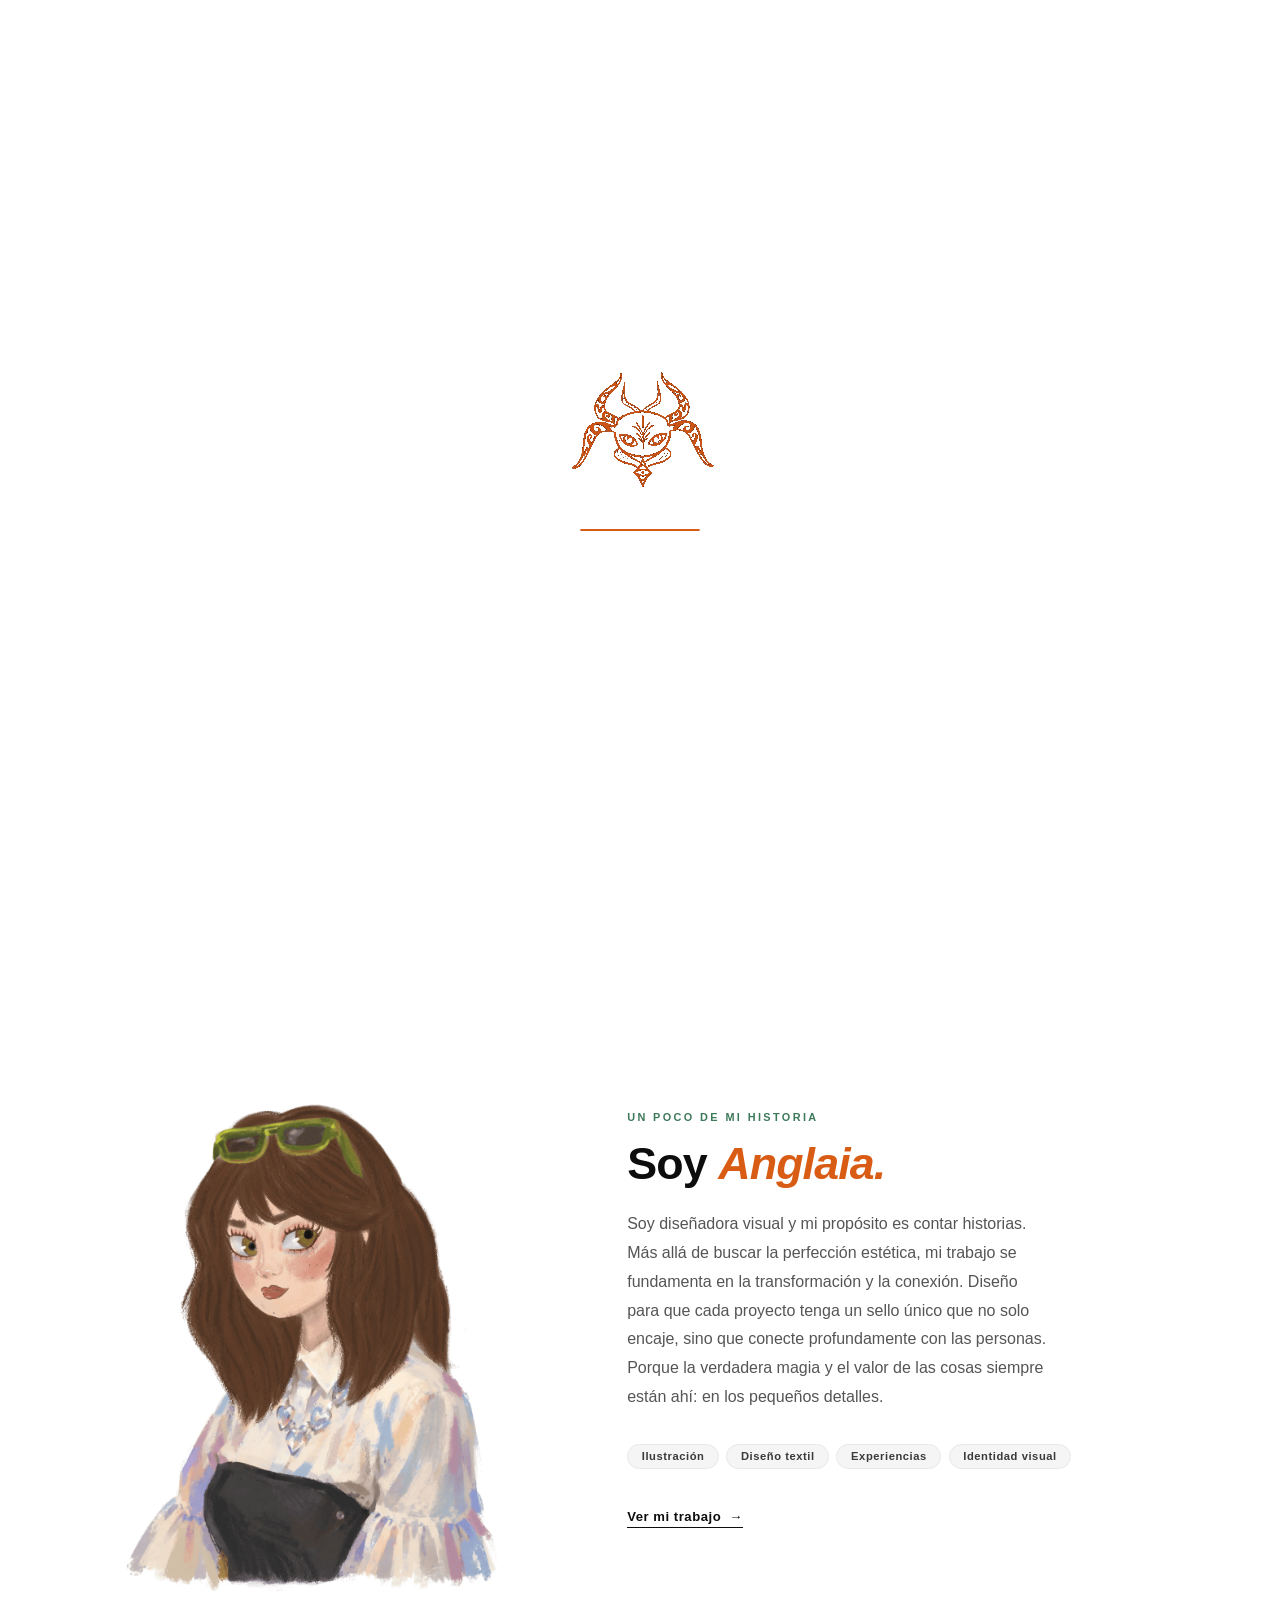
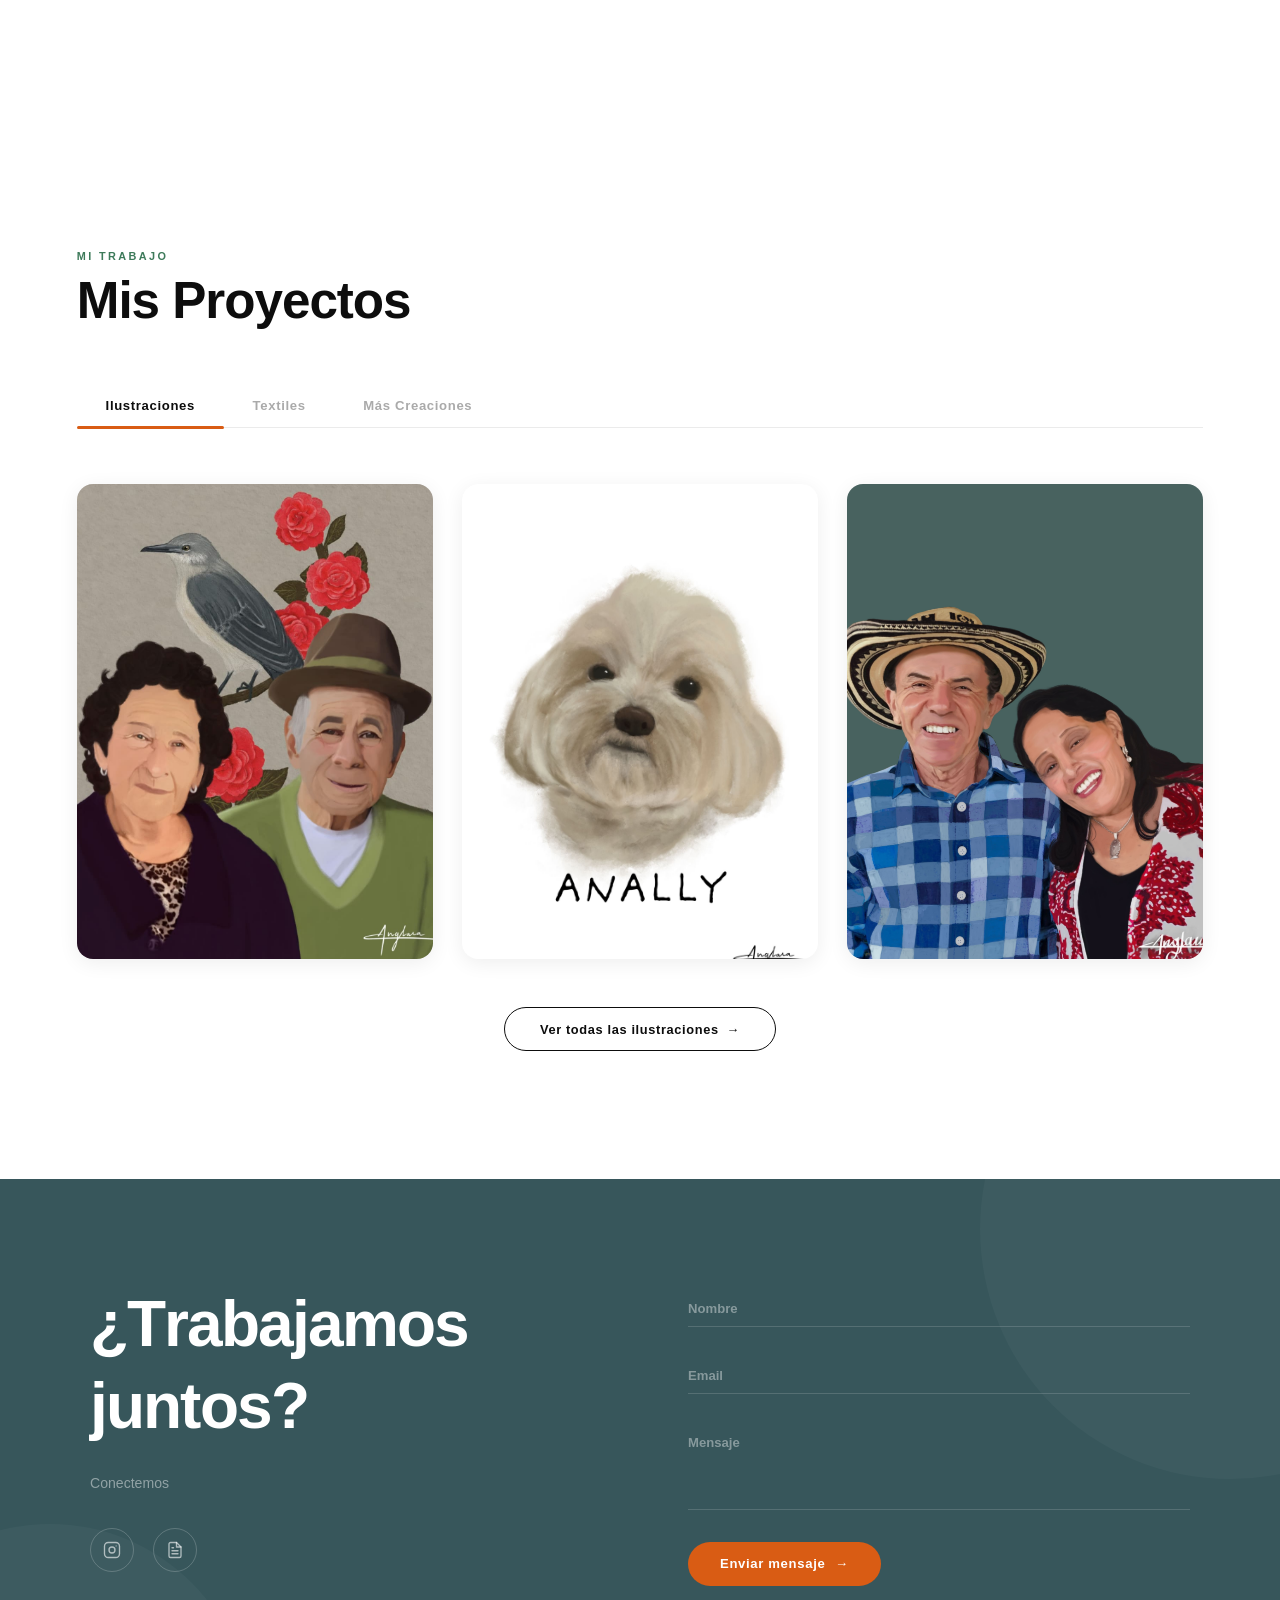
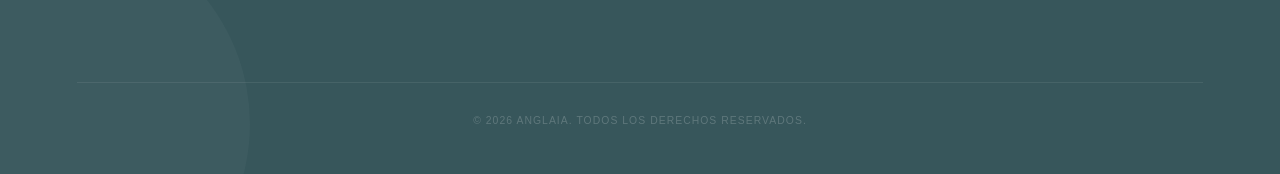
==== commit c12c5c0d: "Add files via upload" ====
--- a/index.html
+++ b/index.html
@@ -62,17 +62,19 @@
 <!-- HERO -->
 <section class="hero" id="hero">
   <!-- Video fondo completo -->
-<div class="hero-video-bg">
-  <iframe 
-    id="heroVideo" 
-    class="hero-video" 
-    src="https://www.youtube.com/embed/8b1yAjb0V-Q?autoplay=1&mute=1&loop=1&playlist=8b1yAjb0V-Q&controls=0&rel=0&playsinline=1&modestbranding=1" 
-    frameborder="0" 
-    allow="autoplay; encrypted-media" 
-    allowfullscreen>
-  </iframe>
-  <div class="hero-veil"></div>
-</div>
+  <div class="hero-video-bg">
+    <video
+      id="heroVideo"
+      class="hero-video"
+      autoplay
+      muted
+      loop
+      playsinline
+    >
+      <source src="videos/HERO_PORTAFOLIO_ANGLAIA.mp4" type="video/mp4">
+    </video>
+    <div class="hero-veil"></div>
+  </div>
   <!-- Contenido -->
   <div class="hero-content">
     <div class="hero-text-block">
@@ -80,13 +82,13 @@
       <h1 class="hero-title">
         <span class="hero-line"><span class="hero-line-inner">Transformación</span></span>
         <span class="hero-line"><span class="hero-line-inner color-accent">Y Conexión</span></span>
-        <!-- <span class="hero-line"><span class="hero-line-inner">Conexión</span></span> -->
       </h1>
       <a href="#portafolio" class="hero-cta-btn">
         Ver trabajo <span class="hero-cta-arrow">↓</span>
       </a>
     </div>
   </div>
+</section>
 
   <!-- Control de audio -->
   <button class="audio-btn" id="audioBtn" aria-label="Activar sonido">
